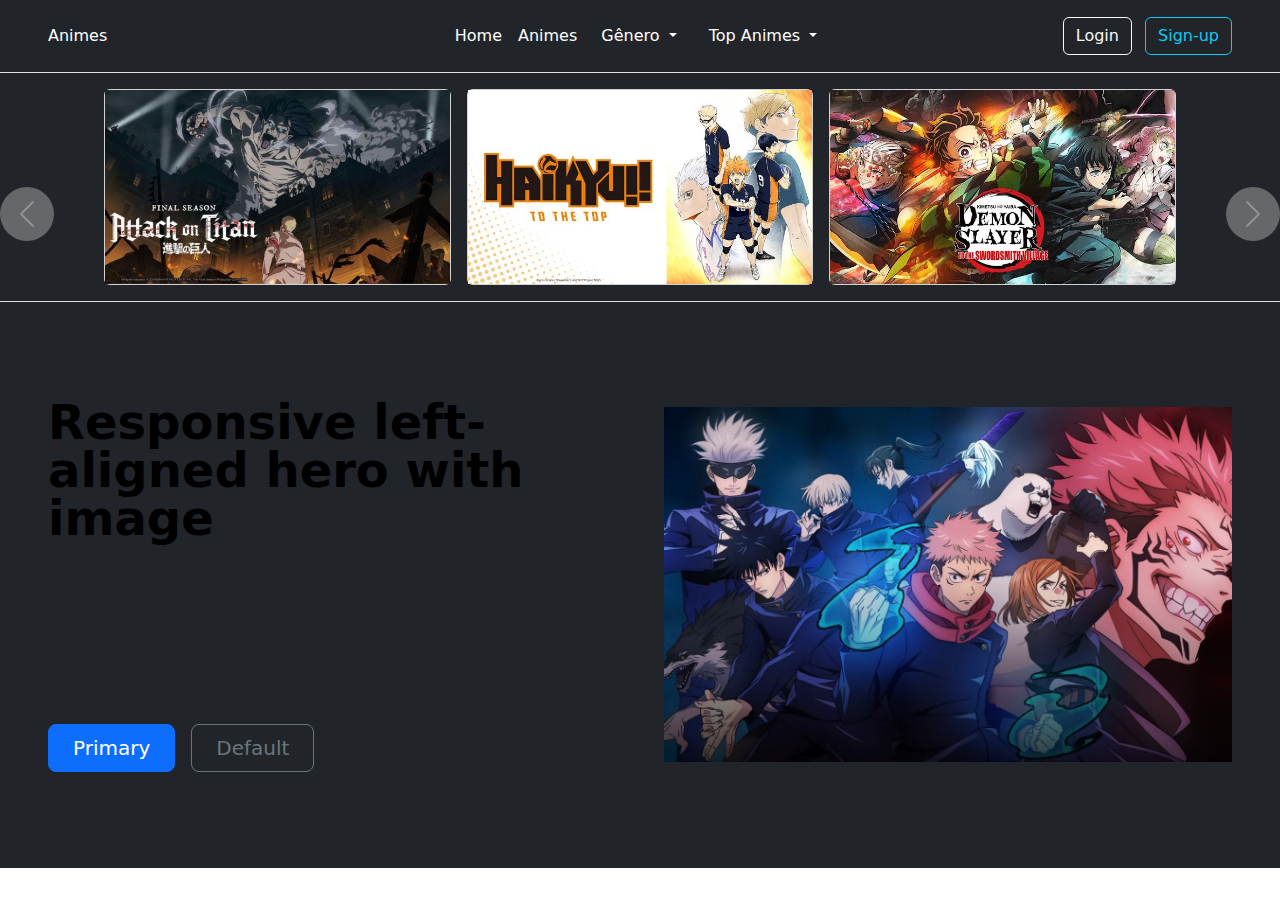
==== index.html @ f1f74c5c "movendo arquivo git" ====
<!DOCTYPE html>
<html lang="en">
  <head>
    <meta charset="UTF-8" />
    <meta name="viewport" content="width=device-width, initial-scale=1.0" />
    <title>Site de animes</title>
    <link
      rel="stylesheet"
      href="https://cdn.jsdelivr.net/npm/bootstrap@5.3.3/dist/css/bootstrap.min.css
  "
    />
    <!--   Font family "Inter", sans-serif-->
    <link rel="preconnect" href="https://fonts.googleapis.com" />
    <link rel="preconnect" href="https://fonts.gstatic.com" crossorigin />
    <link
      href="https://fonts.googleapis.com/css2?family=Inter:ital,opsz,wght@0,14..32,100..900;1,14..32,100..900&family=Poppins:wght@400;700&family=Roboto:wght@400;700&display=swap"
      rel="stylesheet"
    />
    <link rel="stylesheet" href="./css/caroucel.css" />
  </head>
  <body>
    <header
      class="d-flex flex-wrap align-items-center justify-content-center justify-content-md-between px-5 py-3 border-bottom text-bg-dark"
    >
      <div class="col-md-3 mb-2 mb-md-0">
        <span>Animes</span>
      </div>

      <ul class="nav col-12 col-md-auto mb-2 justify-content-center mb-md-0">
        <li>
          <a href="#" class="nav-link text-white px-2 link-secondary">Home</a>
        </li>

        <li>
          <a href="#" class="nav-link text-white px-2 link-secondary">Animes</a>
        </li>

        <li class="nav-item dropdown">
          <a
            class="nav-link text-white link-secondary dropdown-toggle"
            href="#"
            role="button"
            data-bs-toggle="dropdown"
            aria-expanded="false"
          >
            Gênero
          </a>
          <ul class="dropdown-menu dropdown-menu-dark">
            <li><a class="dropdown-item text-white" href="#">Ação</a></li>
            <li>
              <a class="dropdown-item text-white" href="#">Artes Marciais</a>
            </li>
            <li><a class="dropdown-item text-white" href="#">Aventura</a></li>
            <li><a class="dropdown-item text-white" href="#">Comédia</a></li>
            <li><a class="dropdown-item text-white" href="#">Demónios</a></li>
            <li><a class="dropdown-item text-white" href="#">Yaoi</a></li>
            <li>
              <a class="dropdown-item text-white" href="#">Sem Censura</a>
            </li>
            <li><a class="dropdown-item text-white" href="#">Shoujo</a></li>
            <li><a class="dropdown-item text-white" href="#">Terror</a></li>
            <li><a class="dropdown-item text-white" href="#">Ecchi</a></li>
            <li><a class="dropdown-item text-white" href="#">Shonen</a></li>
          </ul>
        </li>

        <li class="nav-item dropdown">
          <a
            class="nav-link text-white link-secondary dropdown-toggle"
            href="#"
            role="button"
            data-bs-toggle="dropdown"
            aria-expanded="false"
          >
            Top Animes
          </a>
          <ul class="dropdown-menu dropdown-menu-dark">
            <li>
              <a class="dropdown-item text-white" href="#">Top da semana</a>
            </li>
            <li><a class="dropdown-item text-white" href="#">Top do mês</a></li>
            <li><a class="dropdown-item text-white" href="#">Top do ano</a></li>
          </ul>
        </li>
      </ul>

      <div class="col-md-3 text-end">
        <button type="button" class="btn btn-outline-light me-2">Login</button>
        <button type="button" class="btn btn-outline-info">Sign-up</button>
      </div>
    </header>

    <main>
      <!-- Caroucel Large device -->
      <div
        id="carouselLargeDevices"
        class="carousel slide bg-dark d-none d-xl-block d-lg-block"
        data-bs-ride="carousel"
      >
        <div class="carousel-inner">
          <div class="active carousel-item">
            <div class="cards-wrapper mx-5 px-5 my-3">
              <div class="card mx-2">
                <img src="./img/slide-1.jpeg" class="h-100 w-100" alt="..." />
              </div>

              <div class="card mx-2">
                <img src="./img/slide-2.webp" class="h-100 w-100" alt="..." />
              </div>

              <div class="card mx-2">
                <img src="./img/slide-3.jpg" class="h-100 w-100" alt="..." />
              </div>
            </div>
          </div>

          <div class="carousel-item">
            <div class="cards-wrapper mx-5 px-5 my-3">
              <div class="card mx-2">
                <img src="./img/slide-4.webp" class="h-100 w-100" alt="..." />
              </div>

              <div class="card mx-2">
                <img src="./img/slide-5.jpg" class="h-100 w-100" alt="..." />
              </div>

              <div class="card mx-2">
                <img src="./img/slide-6.jpg" class="h-100 w-100" alt="..." />
              </div>
            </div>
          </div>

          <div class="carousel-item">
            <div class="cards-wrapper mx-5 px-5 my-3">
              <div class="card mx-2">
                <img src="./img/slide-7.avif" class="h-100 w-100" alt="..." />
              </div>

              <div class="card mx-2">
                <img src="./img/slide-8.avif" class="h-100 w-100" alt="..." />
              </div>

              <div class="card mx-2">
                <img src="./img/slide-9.avif" class="h-100 w-100" alt="..." />
              </div>
            </div>
          </div>
        </div>
        <button
          class="carousel-control-prev"
          type="button"
          data-bs-target="#carouselLargeDevices"
          data-bs-slide="prev"
        >
          <span class="carousel-control-prev-icon" aria-hidden="true"></span>
          <span class="visually-hidden">Previous</span>
        </button>
        <button
          class="carousel-control-next"
          type="button"
          data-bs-target="#carouselLargeDevices"
          data-bs-slide="next"
        >
          <span class="carousel-control-next-icon" aria-hidden="true"></span>
          <span class="visually-hidden">Next</span>
        </button>
      </div>

      <!-- Caroucel Tablet device -->
      <div
        id="carouselTabletDevices"
        class="carousel slide bg-dark d-none d-md-block d-lg-none"
        data-bs-ride="carousel"
      >
        <div class="carousel-inner">
          <div class="active carousel-item">
            <div class="cards-wrapper mx-5 px-5 my-3">
              <div class="card mx-2">
                <img src="./img/slide-1.jpeg" class="h-100 w-100" alt="..." />
              </div>

              <div class="card mx-2">
                <img src="./img/slide-2.webp" class="h-100 w-100" alt="..." />
              </div>
            </div>
          </div>

          <div class="carousel-item">
            <div class="cards-wrapper mx-5 px-5 my-3">
              <div class="card mx-2">
                <img src="./img/slide-3.jpg" class="h-100 w-100" alt="..." />
              </div>

              <div class="card mx-2">
                <img src="./img/slide-4.webp" class="h-100 w-100" alt="..." />
              </div>
            </div>
          </div>

          <div class="carousel-item">
            <div class="cards-wrapper mx-5 px-5 my-3">
              <div class="card mx-2">
                <img src="./img/slide-5.jpg" class="h-100 w-100" alt="..." />
              </div>

              <div class="card mx-2">
                <img src="./img/slide-6.jpg" class="h-100 w-100" alt="..." />
              </div>
            </div>
          </div>

          <div class="carousel-item">
            <div class="cards-wrapper mx-5 px-5 my-3">
              <div class="card mx-2">
                <img src="./img/slide-7.avif" class="h-100 w-100" alt="..." />
              </div>

              <div class="card mx-2">
                <img src="./img/slide-8.avif" class="h-100 w-100" alt="..." />
              </div>
            </div>
          </div>

          <div class="carousel-item">
            <div class="cards-wrapper mx-5 px-5 my-3">
              <div class="card mx-2">
                <img src="./img/slide-9.avif" class="h-100 w-100" alt="..." />
              </div>
              <div class="card mx-2">
                <img src="./img/slide-6.jpg" class="h-100 w-100" alt="..." />
              </div>
            </div>
          </div>
        </div>
        <button
          class="carousel-control-prev"
          type="button"
          data-bs-target="#carouselTabletDevices"
          data-bs-slide="prev"
        >
          <span class="carousel-control-prev-icon" aria-hidden="true"></span>
          <span class="visually-hidden">Previous</span>
        </button>
        <button
          class="carousel-control-next"
          type="button"
          data-bs-target="#carouselTabletDevices"
          data-bs-slide="next"
        >
          <span class="carousel-control-next-icon" aria-hidden="true"></span>
          <span class="visually-hidden">Next</span>
        </button>
      </div>

      <!-- Caroucel Small device -->
      <div
        id="carouselSmallDevices"
        class="carousel slide bg-dark d-none d-sm-block d-md-none"
        data-bs-ride="carousel"
      >
        <div class="carousel-inner">
          <div class="active carousel-item">
            <div class="cards-wrapper mx-5 px-5 my-3">
              <div class="card mx-2">
                <img src="./img/slide-1.jpeg" class="h-100 w-100" alt="..." />
              </div>
            </div>
          </div>

          <div class="carousel-item">
            <div class="cards-wrapper mx-5 px-5 my-3">
              <div class="card mx-2">
                <img src="./img/slide-2.webp" class="h-100 w-100" alt="..." />
              </div>
            </div>
          </div>

          <div class="carousel-item">
            <div class="cards-wrapper mx-5 px-5 my-3">
              <div class="card mx-2">
                <img src="./img/slide-3.jpg" class="h-100 w-100" alt="..." />
              </div>
            </div>
          </div>

          <div class="carousel-item">
            <div class="cards-wrapper mx-5 px-5 my-3">
              <div class="card mx-2">
                <img src="./img/slide-4.webp" class="h-100 w-100" alt="..." />
              </div>
            </div>
          </div>

          <div class="carousel-item">
            <div class="cards-wrapper mx-5 px-5 my-3">
              <div class="card mx-2">
                <img src="./img/slide-5.jpg" class="h-100 w-100" alt="..." />
              </div>
            </div>
          </div>

          <div class="carousel-item">
            <div class="cards-wrapper mx-5 px-5 my-3">
              <div class="card mx-2">
                <img src="./img/slide-6.jpg" class="h-100 w-100" alt="..." />
              </div>
            </div>
          </div>

          <div class="carousel-item">
            <div class="cards-wrapper mx-5 px-5 my-3">
              <div class="card mx-2">
                <img src="./img/slide-7.avif" class="h-100 w-100" alt="..." />
              </div>
            </div>
          </div>

          <div class="carousel-item">
            <div class="cards-wrapper mx-5 px-5 my-3">
              <div class="card mx-2">
                <img src="./img/slide-8.avif" class="h-100 w-100" alt="..." />
              </div>
            </div>
          </div>

          <div class="carousel-item">
            <div class="cards-wrapper mx-5 px-5 my-3">
              <div class="card mx-2">
                <img src="./img/slide-9.avif" class="h-100 w-100" alt="..." />
              </div>
            </div>
          </div>
        </div>
        <button
          class="carousel-control-prev"
          type="button"
          data-bs-target="#carouselSmallDevices"
          data-bs-slide="prev"
        >
          <span class="carousel-control-prev-icon" aria-hidden="true"></span>
          <span class="visually-hidden">Previous</span>
        </button>
        <button
          class="carousel-control-next"
          type="button"
          data-bs-target="#carouselSmallDevices"
          data-bs-slide="next"
        >
          <span class="carousel-control-next-icon" aria-hidden="true"></span>
          <span class="visually-hidden">Next</span>
        </button>
      </div>

      <!-- Content -->

      <div class="bg-dark p-5 border-top">
        <div class="row flex-lg-row-reverse align-items-center g-5 py-5">
          <div class="col-10 col-sm-8 col-lg-6">
            <img
              src="./img/Jujutsu-Kaisen.webp"
              class="d-block mx-lg-auto img-fluid"
              alt="Bootstrap Themes"
              width="700"
              height="500"
              loading="lazy"
            />
          </div>
          <div class="col-lg-6">
            <h1 class="display-5 fw-bold text-body-emphasis lh-1 mb-3">
              Responsive left-aligned hero with image
            </h1>
            <p class="lead">
              Quickly design and customize responsive mobile-first sites with
              Bootstrap, the world’s most popular front-end open source toolkit,
              featuring Sass variables and mixins, responsive grid system,
              extensive prebuilt components, and powerful JavaScript plugins.
            </p>
            <div class="d-grid gap-2 d-md-flex justify-content-md-start">
              <button type="button" class="btn btn-primary btn-lg px-4 me-md-2">
                Primary
              </button>
              <button
                type="button"
                class="btn btn-outline-secondary btn-lg px-4"
              >
                Default
              </button>
            </div>
          </div>
        </div>
      </div>
    </main>

    <script src="https://cdn.jsdelivr.net/npm/bootstrap@5.3.3/dist/js/bootstrap.bundle.min.js
  "></script>
    <script src="./js/script.js"></script>
  </body>
</html>
---- css/caroucel.css ----
.card {
  cursor: pointer;
}
.carousel-control-prev,
.carousel-control-next {
  background-color: #a9a9a9;
  width: 6vh;
  height: 6vh;
  border-radius: 50%;
  top: 50%;
}
@media screen and (min-width: 577px) {
  .cards-wrapper {
    display: flex;
  }
}
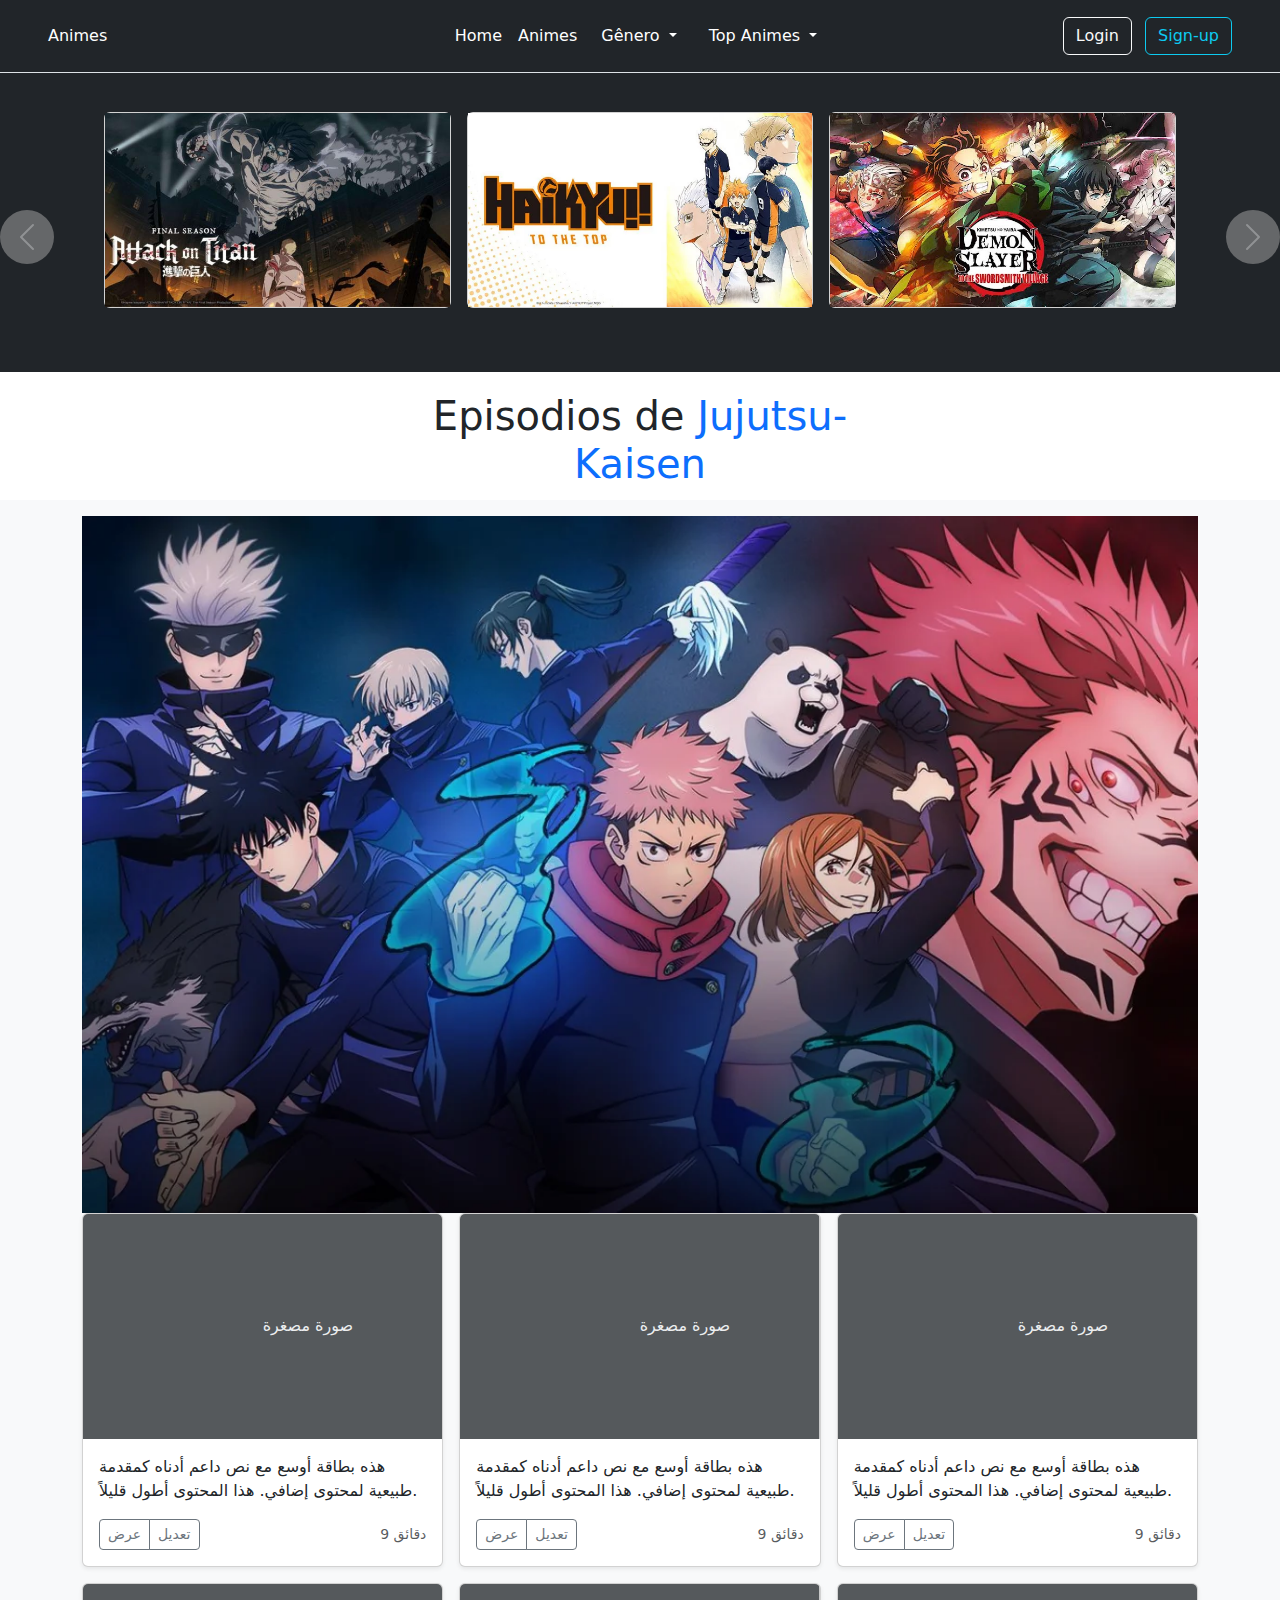
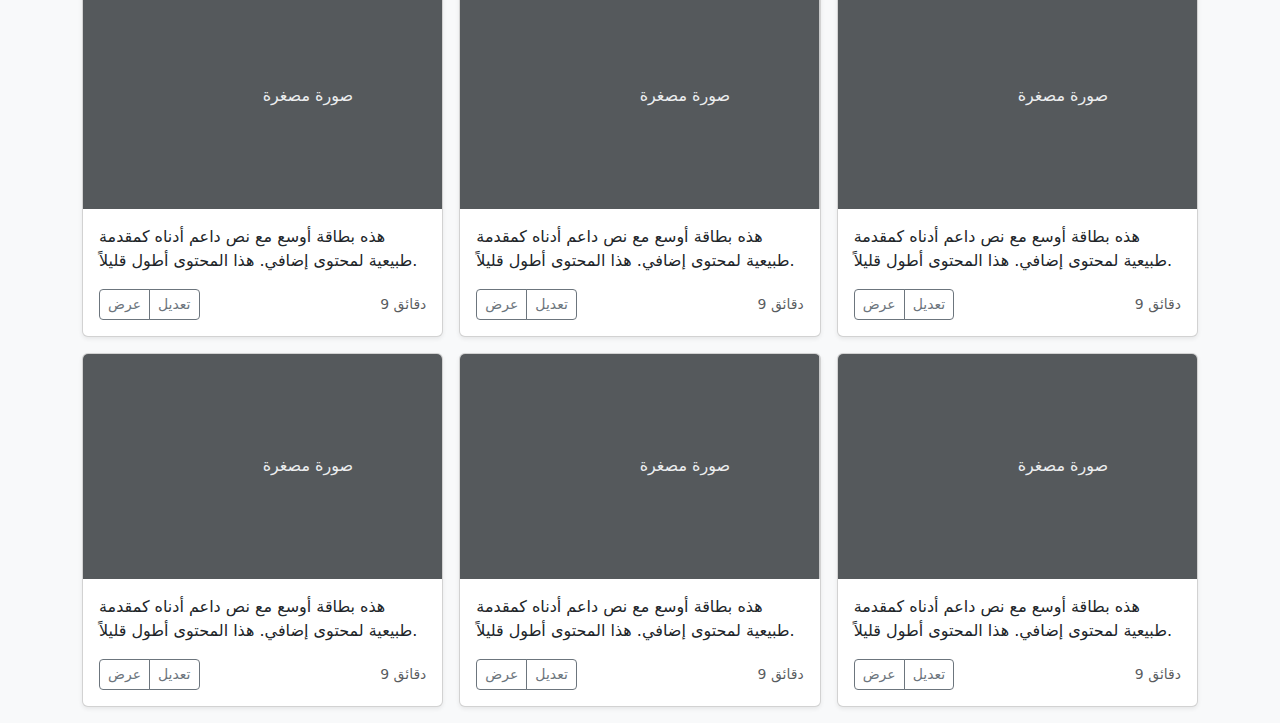
==== commit f8073703: "colocando position fixed no menu e adicionando spacing no carrocel" ====
--- a/index.html
+++ b/index.html
@@ -20,7 +20,7 @@
   </head>
   <body>
     <header
-      class="d-flex flex-wrap align-items-center justify-content-center justify-content-md-between px-5 py-3 border-bottom text-bg-dark"
+      class="d-flex flex-wrap align-items-center justify-content-center justify-content-md-between px-5 py-3 border-bottom text-bg-dark fixed-top"
     >
       <div class="col-md-3 mb-2 mb-md-0">
         <span>Animes</span>
@@ -90,11 +90,11 @@
       </div>
     </header>
 
-    <main>
+    <main class="pt-5">
       <!-- Caroucel Large device -->
       <div
         id="carouselLargeDevices"
-        class="carousel slide bg-dark d-none d-xl-block d-lg-block"
+        class="carousel slide bg-dark d-none d-xl-block d-lg-block py-5"
         data-bs-ride="carousel"
       >
         <div class="carousel-inner">
@@ -169,7 +169,7 @@
       <!-- Caroucel Tablet device -->
       <div
         id="carouselTabletDevices"
-        class="carousel slide bg-dark d-none d-md-block d-lg-none"
+        class="carousel slide bg-dark d-none d-md-block d-sm-block d-lg-none py-5"
         data-bs-ride="carousel"
       >
         <div class="carousel-inner">
@@ -255,7 +255,7 @@
       <!-- Caroucel Small device -->
       <div
         id="carouselSmallDevices"
-        class="carousel slide bg-dark d-none d-sm-block d-md-none"
+        class="carousel slide bg-dark d-block d-sm-none pt-5 mt-5"
         data-bs-ride="carousel"
       >
         <div class="carousel-inner">
@@ -353,38 +353,428 @@
 
       <!-- Content -->
 
-      <div class="bg-dark p-5 border-top">
-        <div class="row flex-lg-row-reverse align-items-center g-5 py-5">
-          <div class="col-10 col-sm-8 col-lg-6">
-            <img
-              src="./img/Jujutsu-Kaisen.webp"
-              class="d-block mx-lg-auto img-fluid"
-              alt="Bootstrap Themes"
-              width="700"
-              height="500"
-              loading="lazy"
-            />
-          </div>
-          <div class="col-lg-6">
-            <h1 class="display-5 fw-bold text-body-emphasis lh-1 mb-3">
-              Responsive left-aligned hero with image
+      <section class="py-1 text-center container">
+        <div class="row pt-lg-3">
+          <div class="col-lg-6 col-md-8 mx-auto">
+            <h1 class="fw-light">
+              Episodios de <span class="text-primary">Jujutsu-Kaisen</span>
             </h1>
-            <p class="lead">
-              Quickly design and customize responsive mobile-first sites with
-              Bootstrap, the world’s most popular front-end open source toolkit,
-              featuring Sass variables and mixins, responsive grid system,
-              extensive prebuilt components, and powerful JavaScript plugins.
-            </p>
-            <div class="d-grid gap-2 d-md-flex justify-content-md-start">
-              <button type="button" class="btn btn-primary btn-lg px-4 me-md-2">
-                Primary
-              </button>
-              <button
-                type="button"
-                class="btn btn-outline-secondary btn-lg px-4"
-              >
-                Default
-              </button>
+          </div>
+        </div>
+      </section>
+
+      <div class="py-3 bg-body-tertiary">
+        <div class="container">
+          <div class="row">
+            <img src="./img/Jujutsu-Kaisen.webp" clas="w-50" alt="" />
+          </div>
+          <div class="row row-cols-1 row-cols-sm-2 row-cols-md-3 g-3">
+            <div class="col">
+              <div class="card shadow-sm">
+                <svg
+                  class="bd-placeholder-img card-img-top"
+                  width="100%"
+                  height="225"
+                  xmlns="http://www.w3.org/2000/svg"
+                  role="img"
+                  aria-label="Placeholder: صورة مصغرة"
+                  preserveAspectRatio="xMidYMid slice"
+                  focusable="false"
+                >
+                  <title>Placeholder</title>
+                  <rect width="100%" height="100%" fill="#55595c"></rect>
+                  <text x="50%" y="50%" fill="#eceeef" dy=".3em">
+                    صورة مصغرة
+                  </text>
+                </svg>
+                <div class="card-body">
+                  <p class="card-text">
+                    هذه بطاقة أوسع مع نص داعم أدناه كمقدمة طبيعية لمحتوى إضافي.
+                    هذا المحتوى أطول قليلاً.
+                  </p>
+                  <div
+                    class="d-flex justify-content-between align-items-center"
+                  >
+                    <div class="btn-group">
+                      <button
+                        type="button"
+                        class="btn btn-sm btn-outline-secondary"
+                      >
+                        عرض
+                      </button>
+                      <button
+                        type="button"
+                        class="btn btn-sm btn-outline-secondary"
+                      >
+                        تعديل
+                      </button>
+                    </div>
+                    <small class="text-body-secondary">9 دقائق</small>
+                  </div>
+                </div>
+              </div>
+            </div>
+            <div class="col">
+              <div class="card shadow-sm">
+                <svg
+                  class="bd-placeholder-img card-img-top"
+                  width="100%"
+                  height="225"
+                  xmlns="http://www.w3.org/2000/svg"
+                  role="img"
+                  aria-label="Placeholder: صورة مصغرة"
+                  preserveAspectRatio="xMidYMid slice"
+                  focusable="false"
+                >
+                  <title>Placeholder</title>
+                  <rect width="100%" height="100%" fill="#55595c"></rect>
+                  <text x="50%" y="50%" fill="#eceeef" dy=".3em">
+                    صورة مصغرة
+                  </text>
+                </svg>
+                <div class="card-body">
+                  <p class="card-text">
+                    هذه بطاقة أوسع مع نص داعم أدناه كمقدمة طبيعية لمحتوى إضافي.
+                    هذا المحتوى أطول قليلاً.
+                  </p>
+                  <div
+                    class="d-flex justify-content-between align-items-center"
+                  >
+                    <div class="btn-group">
+                      <button
+                        type="button"
+                        class="btn btn-sm btn-outline-secondary"
+                      >
+                        عرض
+                      </button>
+                      <button
+                        type="button"
+                        class="btn btn-sm btn-outline-secondary"
+                      >
+                        تعديل
+                      </button>
+                    </div>
+                    <small class="text-body-secondary">9 دقائق</small>
+                  </div>
+                </div>
+              </div>
+            </div>
+            <div class="col">
+              <div class="card shadow-sm">
+                <svg
+                  class="bd-placeholder-img card-img-top"
+                  width="100%"
+                  height="225"
+                  xmlns="http://www.w3.org/2000/svg"
+                  role="img"
+                  aria-label="Placeholder: صورة مصغرة"
+                  preserveAspectRatio="xMidYMid slice"
+                  focusable="false"
+                >
+                  <title>Placeholder</title>
+                  <rect width="100%" height="100%" fill="#55595c"></rect>
+                  <text x="50%" y="50%" fill="#eceeef" dy=".3em">
+                    صورة مصغرة
+                  </text>
+                </svg>
+                <div class="card-body">
+                  <p class="card-text">
+                    هذه بطاقة أوسع مع نص داعم أدناه كمقدمة طبيعية لمحتوى إضافي.
+                    هذا المحتوى أطول قليلاً.
+                  </p>
+                  <div
+                    class="d-flex justify-content-between align-items-center"
+                  >
+                    <div class="btn-group">
+                      <button
+                        type="button"
+                        class="btn btn-sm btn-outline-secondary"
+                      >
+                        عرض
+                      </button>
+                      <button
+                        type="button"
+                        class="btn btn-sm btn-outline-secondary"
+                      >
+                        تعديل
+                      </button>
+                    </div>
+                    <small class="text-body-secondary">9 دقائق</small>
+                  </div>
+                </div>
+              </div>
+            </div>
+
+            <div class="col">
+              <div class="card shadow-sm">
+                <svg
+                  class="bd-placeholder-img card-img-top"
+                  width="100%"
+                  height="225"
+                  xmlns="http://www.w3.org/2000/svg"
+                  role="img"
+                  aria-label="Placeholder: صورة مصغرة"
+                  preserveAspectRatio="xMidYMid slice"
+                  focusable="false"
+                >
+                  <title>Placeholder</title>
+                  <rect width="100%" height="100%" fill="#55595c"></rect>
+                  <text x="50%" y="50%" fill="#eceeef" dy=".3em">
+                    صورة مصغرة
+                  </text>
+                </svg>
+                <div class="card-body">
+                  <p class="card-text">
+                    هذه بطاقة أوسع مع نص داعم أدناه كمقدمة طبيعية لمحتوى إضافي.
+                    هذا المحتوى أطول قليلاً.
+                  </p>
+                  <div
+                    class="d-flex justify-content-between align-items-center"
+                  >
+                    <div class="btn-group">
+                      <button
+                        type="button"
+                        class="btn btn-sm btn-outline-secondary"
+                      >
+                        عرض
+                      </button>
+                      <button
+                        type="button"
+                        class="btn btn-sm btn-outline-secondary"
+                      >
+                        تعديل
+                      </button>
+                    </div>
+                    <small class="text-body-secondary">9 دقائق</small>
+                  </div>
+                </div>
+              </div>
+            </div>
+            <div class="col">
+              <div class="card shadow-sm">
+                <svg
+                  class="bd-placeholder-img card-img-top"
+                  width="100%"
+                  height="225"
+                  xmlns="http://www.w3.org/2000/svg"
+                  role="img"
+                  aria-label="Placeholder: صورة مصغرة"
+                  preserveAspectRatio="xMidYMid slice"
+                  focusable="false"
+                >
+                  <title>Placeholder</title>
+                  <rect width="100%" height="100%" fill="#55595c"></rect>
+                  <text x="50%" y="50%" fill="#eceeef" dy=".3em">
+                    صورة مصغرة
+                  </text>
+                </svg>
+                <div class="card-body">
+                  <p class="card-text">
+                    هذه بطاقة أوسع مع نص داعم أدناه كمقدمة طبيعية لمحتوى إضافي.
+                    هذا المحتوى أطول قليلاً.
+                  </p>
+                  <div
+                    class="d-flex justify-content-between align-items-center"
+                  >
+                    <div class="btn-group">
+                      <button
+                        type="button"
+                        class="btn btn-sm btn-outline-secondary"
+                      >
+                        عرض
+                      </button>
+                      <button
+                        type="button"
+                        class="btn btn-sm btn-outline-secondary"
+                      >
+                        تعديل
+                      </button>
+                    </div>
+                    <small class="text-body-secondary">9 دقائق</small>
+                  </div>
+                </div>
+              </div>
+            </div>
+            <div class="col">
+              <div class="card shadow-sm">
+                <svg
+                  class="bd-placeholder-img card-img-top"
+                  width="100%"
+                  height="225"
+                  xmlns="http://www.w3.org/2000/svg"
+                  role="img"
+                  aria-label="Placeholder: صورة مصغرة"
+                  preserveAspectRatio="xMidYMid slice"
+                  focusable="false"
+                >
+                  <title>Placeholder</title>
+                  <rect width="100%" height="100%" fill="#55595c"></rect>
+                  <text x="50%" y="50%" fill="#eceeef" dy=".3em">
+                    صورة مصغرة
+                  </text>
+                </svg>
+                <div class="card-body">
+                  <p class="card-text">
+                    هذه بطاقة أوسع مع نص داعم أدناه كمقدمة طبيعية لمحتوى إضافي.
+                    هذا المحتوى أطول قليلاً.
+                  </p>
+                  <div
+                    class="d-flex justify-content-between align-items-center"
+                  >
+                    <div class="btn-group">
+                      <button
+                        type="button"
+                        class="btn btn-sm btn-outline-secondary"
+                      >
+                        عرض
+                      </button>
+                      <button
+                        type="button"
+                        class="btn btn-sm btn-outline-secondary"
+                      >
+                        تعديل
+                      </button>
+                    </div>
+                    <small class="text-body-secondary">9 دقائق</small>
+                  </div>
+                </div>
+              </div>
+            </div>
+
+            <div class="col">
+              <div class="card shadow-sm">
+                <svg
+                  class="bd-placeholder-img card-img-top"
+                  width="100%"
+                  height="225"
+                  xmlns="http://www.w3.org/2000/svg"
+                  role="img"
+                  aria-label="Placeholder: صورة مصغرة"
+                  preserveAspectRatio="xMidYMid slice"
+                  focusable="false"
+                >
+                  <title>Placeholder</title>
+                  <rect width="100%" height="100%" fill="#55595c"></rect>
+                  <text x="50%" y="50%" fill="#eceeef" dy=".3em">
+                    صورة مصغرة
+                  </text>
+                </svg>
+                <div class="card-body">
+                  <p class="card-text">
+                    هذه بطاقة أوسع مع نص داعم أدناه كمقدمة طبيعية لمحتوى إضافي.
+                    هذا المحتوى أطول قليلاً.
+                  </p>
+                  <div
+                    class="d-flex justify-content-between align-items-center"
+                  >
+                    <div class="btn-group">
+                      <button
+                        type="button"
+                        class="btn btn-sm btn-outline-secondary"
+                      >
+                        عرض
+                      </button>
+                      <button
+                        type="button"
+                        class="btn btn-sm btn-outline-secondary"
+                      >
+                        تعديل
+                      </button>
+                    </div>
+                    <small class="text-body-secondary">9 دقائق</small>
+                  </div>
+                </div>
+              </div>
+            </div>
+            <div class="col">
+              <div class="card shadow-sm">
+                <svg
+                  class="bd-placeholder-img card-img-top"
+                  width="100%"
+                  height="225"
+                  xmlns="http://www.w3.org/2000/svg"
+                  role="img"
+                  aria-label="Placeholder: صورة مصغرة"
+                  preserveAspectRatio="xMidYMid slice"
+                  focusable="false"
+                >
+                  <title>Placeholder</title>
+                  <rect width="100%" height="100%" fill="#55595c"></rect>
+                  <text x="50%" y="50%" fill="#eceeef" dy=".3em">
+                    صورة مصغرة
+                  </text>
+                </svg>
+                <div class="card-body">
+                  <p class="card-text">
+                    هذه بطاقة أوسع مع نص داعم أدناه كمقدمة طبيعية لمحتوى إضافي.
+                    هذا المحتوى أطول قليلاً.
+                  </p>
+                  <div
+                    class="d-flex justify-content-between align-items-center"
+                  >
+                    <div class="btn-group">
+                      <button
+                        type="button"
+                        class="btn btn-sm btn-outline-secondary"
+                      >
+                        عرض
+                      </button>
+                      <button
+                        type="button"
+                        class="btn btn-sm btn-outline-secondary"
+                      >
+                        تعديل
+                      </button>
+                    </div>
+                    <small class="text-body-secondary">9 دقائق</small>
+                  </div>
+                </div>
+              </div>
+            </div>
+            <div class="col">
+              <div class="card shadow-sm">
+                <svg
+                  class="bd-placeholder-img card-img-top"
+                  width="100%"
+                  height="225"
+                  xmlns="http://www.w3.org/2000/svg"
+                  role="img"
+                  aria-label="Placeholder: صورة مصغرة"
+                  preserveAspectRatio="xMidYMid slice"
+                  focusable="false"
+                >
+                  <title>Placeholder</title>
+                  <rect width="100%" height="100%" fill="#55595c"></rect>
+                  <text x="50%" y="50%" fill="#eceeef" dy=".3em">
+                    صورة مصغرة
+                  </text>
+                </svg>
+                <div class="card-body">
+                  <p class="card-text">
+                    هذه بطاقة أوسع مع نص داعم أدناه كمقدمة طبيعية لمحتوى إضافي.
+                    هذا المحتوى أطول قليلاً.
+                  </p>
+                  <div
+                    class="d-flex justify-content-between align-items-center"
+                  >
+                    <div class="btn-group">
+                      <button
+                        type="button"
+                        class="btn btn-sm btn-outline-secondary"
+                      >
+                        عرض
+                      </button>
+                      <button
+                        type="button"
+                        class="btn btn-sm btn-outline-secondary"
+                      >
+                        تعديل
+                      </button>
+                    </div>
+                    <small class="text-body-secondary">9 دقائق</small>
+                  </div>
+                </div>
+              </div>
             </div>
           </div>
         </div>
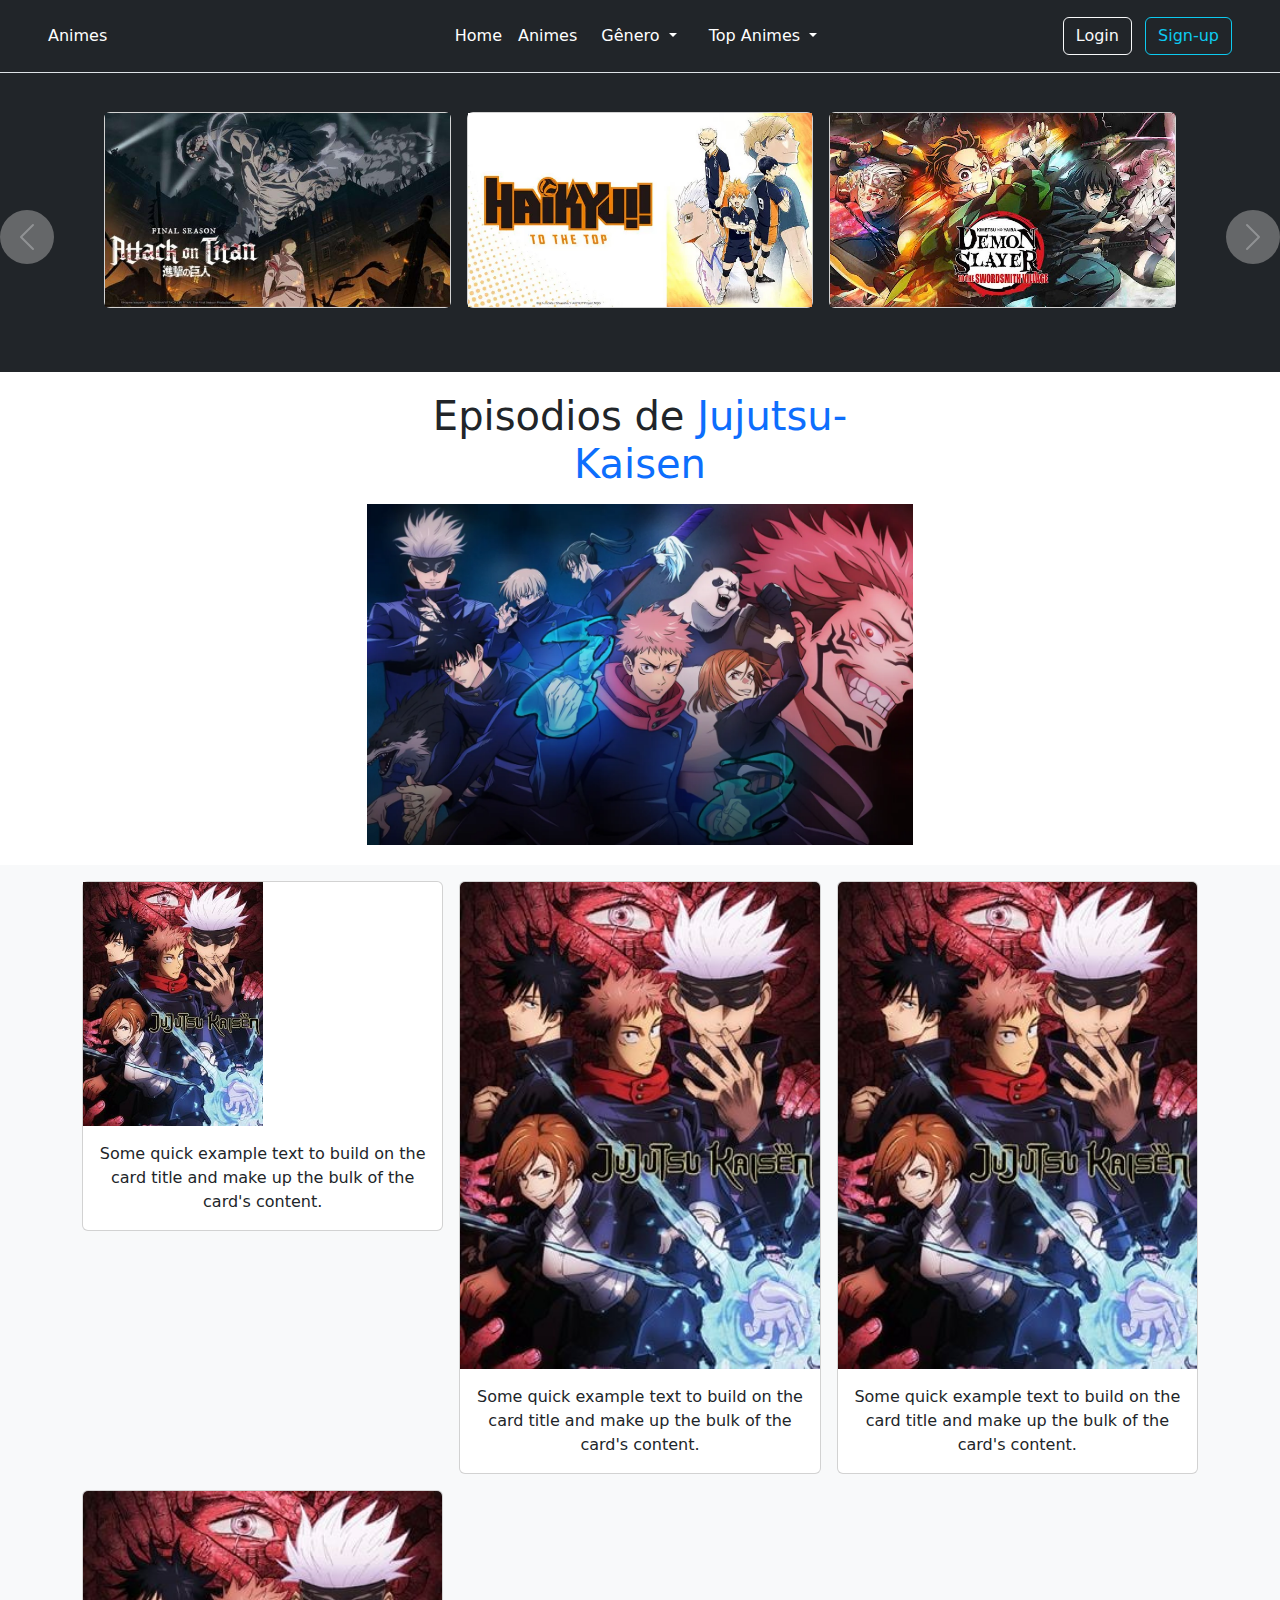
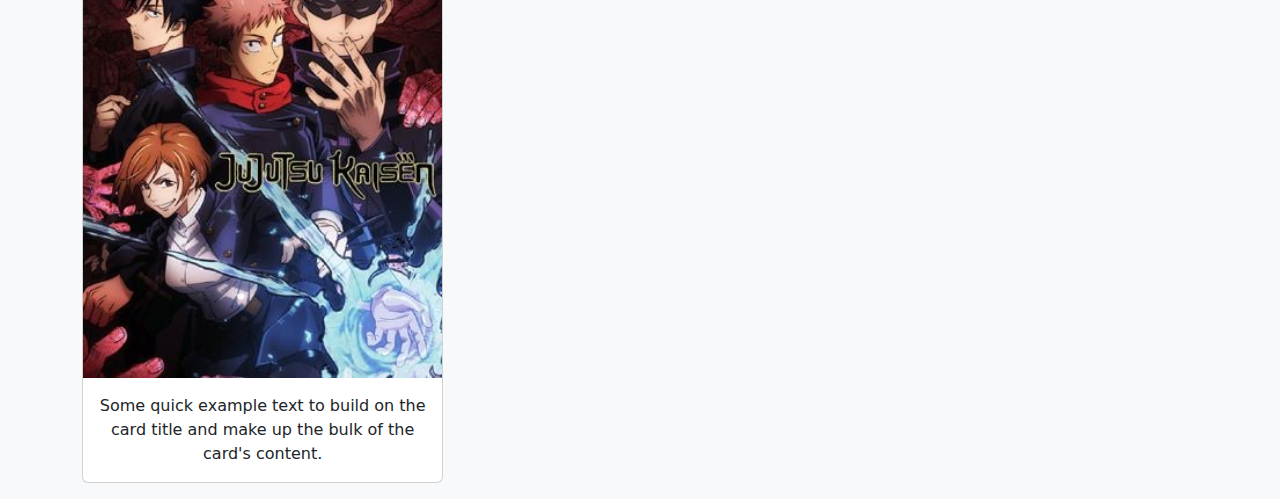
==== commit dcdd3564: "adicionando cards" ====
--- a/index.html
+++ b/index.html
@@ -169,7 +169,7 @@
       <!-- Caroucel Tablet device -->
       <div
         id="carouselTabletDevices"
-        class="carousel slide bg-dark d-none d-md-block d-sm-block d-lg-none py-5"
+        class="carousel slide bg-dark d-none d-md-block d-sm-block d-lg-none mt-5 py-5"
         data-bs-ride="carousel"
       >
         <div class="carousel-inner">
@@ -359,420 +359,69 @@
             <h1 class="fw-light">
               Episodios de <span class="text-primary">Jujutsu-Kaisen</span>
             </h1>
+            <div class="row my-3">
+              <img src="./img/Jujutsu-Kaisen.webp" class="mx-auto" alt="" />
+            </div>
           </div>
         </div>
       </section>
 
       <div class="py-3 bg-body-tertiary">
-        <div class="container">
-          <div class="row">
-            <img src="./img/Jujutsu-Kaisen.webp" clas="w-50" alt="" />
-          </div>
+        <div class="container text-center">
           <div class="row row-cols-1 row-cols-sm-2 row-cols-md-3 g-3">
             <div class="col">
-              <div class="card shadow-sm">
-                <svg
-                  class="bd-placeholder-img card-img-top"
-                  width="100%"
-                  height="225"
-                  xmlns="http://www.w3.org/2000/svg"
-                  role="img"
-                  aria-label="Placeholder: صورة مصغرة"
-                  preserveAspectRatio="xMidYMid slice"
-                  focusable="false"
-                >
-                  <title>Placeholder</title>
-                  <rect width="100%" height="100%" fill="#55595c"></rect>
-                  <text x="50%" y="50%" fill="#eceeef" dy=".3em">
-                    صورة مصغرة
-                  </text>
-                </svg>
+              <div class="card">
+                <img src="./img/jujutsu-kaizen-ep.jpg" class="w-50" alt="..." />
                 <div class="card-body">
                   <p class="card-text">
-                    هذه بطاقة أوسع مع نص داعم أدناه كمقدمة طبيعية لمحتوى إضافي.
-                    هذا المحتوى أطول قليلاً.
+                    Some quick example text to build on the card title and make
+                    up the bulk of the card's content.
                   </p>
-                  <div
-                    class="d-flex justify-content-between align-items-center"
-                  >
-                    <div class="btn-group">
-                      <button
-                        type="button"
-                        class="btn btn-sm btn-outline-secondary"
-                      >
-                        عرض
-                      </button>
-                      <button
-                        type="button"
-                        class="btn btn-sm btn-outline-secondary"
-                      >
-                        تعديل
-                      </button>
-                    </div>
-                    <small class="text-body-secondary">9 دقائق</small>
-                  </div>
                 </div>
               </div>
             </div>
             <div class="col">
-              <div class="card shadow-sm">
-                <svg
-                  class="bd-placeholder-img card-img-top"
-                  width="100%"
-                  height="225"
-                  xmlns="http://www.w3.org/2000/svg"
-                  role="img"
-                  aria-label="Placeholder: صورة مصغرة"
-                  preserveAspectRatio="xMidYMid slice"
-                  focusable="false"
-                >
-                  <title>Placeholder</title>
-                  <rect width="100%" height="100%" fill="#55595c"></rect>
-                  <text x="50%" y="50%" fill="#eceeef" dy=".3em">
-                    صورة مصغرة
-                  </text>
-                </svg>
+              <div class="card">
+                <img
+                  src="./img/jujutsu-kaizen-ep.jpg"
+                  class="card-img-top"
+                  alt="..."
+                />
                 <div class="card-body">
                   <p class="card-text">
-                    هذه بطاقة أوسع مع نص داعم أدناه كمقدمة طبيعية لمحتوى إضافي.
-                    هذا المحتوى أطول قليلاً.
+                    Some quick example text to build on the card title and make
+                    up the bulk of the card's content.
                   </p>
-                  <div
-                    class="d-flex justify-content-between align-items-center"
-                  >
-                    <div class="btn-group">
-                      <button
-                        type="button"
-                        class="btn btn-sm btn-outline-secondary"
-                      >
-                        عرض
-                      </button>
-                      <button
-                        type="button"
-                        class="btn btn-sm btn-outline-secondary"
-                      >
-                        تعديل
-                      </button>
-                    </div>
-                    <small class="text-body-secondary">9 دقائق</small>
-                  </div>
                 </div>
               </div>
             </div>
             <div class="col">
-              <div class="card shadow-sm">
-                <svg
-                  class="bd-placeholder-img card-img-top"
-                  width="100%"
-                  height="225"
-                  xmlns="http://www.w3.org/2000/svg"
-                  role="img"
-                  aria-label="Placeholder: صورة مصغرة"
-                  preserveAspectRatio="xMidYMid slice"
-                  focusable="false"
-                >
-                  <title>Placeholder</title>
-                  <rect width="100%" height="100%" fill="#55595c"></rect>
-                  <text x="50%" y="50%" fill="#eceeef" dy=".3em">
-                    صورة مصغرة
-                  </text>
-                </svg>
+              <div class="card">
+                <img
+                  src="./img/jujutsu-kaizen-ep.jpg"
+                  class="card-img-top"
+                  alt="..."
+                />
                 <div class="card-body">
                   <p class="card-text">
-                    هذه بطاقة أوسع مع نص داعم أدناه كمقدمة طبيعية لمحتوى إضافي.
-                    هذا المحتوى أطول قليلاً.
+                    Some quick example text to build on the card title and make
+                    up the bulk of the card's content.
                   </p>
-                  <div
-                    class="d-flex justify-content-between align-items-center"
-                  >
-                    <div class="btn-group">
-                      <button
-                        type="button"
-                        class="btn btn-sm btn-outline-secondary"
-                      >
-                        عرض
-                      </button>
-                      <button
-                        type="button"
-                        class="btn btn-sm btn-outline-secondary"
-                      >
-                        تعديل
-                      </button>
-                    </div>
-                    <small class="text-body-secondary">9 دقائق</small>
-                  </div>
                 </div>
               </div>
             </div>
-
             <div class="col">
-              <div class="card shadow-sm">
-                <svg
-                  class="bd-placeholder-img card-img-top"
-                  width="100%"
-                  height="225"
-                  xmlns="http://www.w3.org/2000/svg"
-                  role="img"
-                  aria-label="Placeholder: صورة مصغرة"
-                  preserveAspectRatio="xMidYMid slice"
-                  focusable="false"
-                >
-                  <title>Placeholder</title>
-                  <rect width="100%" height="100%" fill="#55595c"></rect>
-                  <text x="50%" y="50%" fill="#eceeef" dy=".3em">
-                    صورة مصغرة
-                  </text>
-                </svg>
+              <div class="card">
+                <img
+                  src="./img/jujutsu-kaizen-ep.jpg"
+                  class="card-img-top"
+                  alt="..."
+                />
                 <div class="card-body">
                   <p class="card-text">
-                    هذه بطاقة أوسع مع نص داعم أدناه كمقدمة طبيعية لمحتوى إضافي.
-                    هذا المحتوى أطول قليلاً.
+                    Some quick example text to build on the card title and make
+                    up the bulk of the card's content.
                   </p>
-                  <div
-                    class="d-flex justify-content-between align-items-center"
-                  >
-                    <div class="btn-group">
-                      <button
-                        type="button"
-                        class="btn btn-sm btn-outline-secondary"
-                      >
-                        عرض
-                      </button>
-                      <button
-                        type="button"
-                        class="btn btn-sm btn-outline-secondary"
-                      >
-                        تعديل
-                      </button>
-                    </div>
-                    <small class="text-body-secondary">9 دقائق</small>
-                  </div>
-                </div>
-              </div>
-            </div>
-            <div class="col">
-              <div class="card shadow-sm">
-                <svg
-                  class="bd-placeholder-img card-img-top"
-                  width="100%"
-                  height="225"
-                  xmlns="http://www.w3.org/2000/svg"
-                  role="img"
-                  aria-label="Placeholder: صورة مصغرة"
-                  preserveAspectRatio="xMidYMid slice"
-                  focusable="false"
-                >
-                  <title>Placeholder</title>
-                  <rect width="100%" height="100%" fill="#55595c"></rect>
-                  <text x="50%" y="50%" fill="#eceeef" dy=".3em">
-                    صورة مصغرة
-                  </text>
-                </svg>
-                <div class="card-body">
-                  <p class="card-text">
-                    هذه بطاقة أوسع مع نص داعم أدناه كمقدمة طبيعية لمحتوى إضافي.
-                    هذا المحتوى أطول قليلاً.
-                  </p>
-                  <div
-                    class="d-flex justify-content-between align-items-center"
-                  >
-                    <div class="btn-group">
-                      <button
-                        type="button"
-                        class="btn btn-sm btn-outline-secondary"
-                      >
-                        عرض
-                      </button>
-                      <button
-                        type="button"
-                        class="btn btn-sm btn-outline-secondary"
-                      >
-                        تعديل
-                      </button>
-                    </div>
-                    <small class="text-body-secondary">9 دقائق</small>
-                  </div>
-                </div>
-              </div>
-            </div>
-            <div class="col">
-              <div class="card shadow-sm">
-                <svg
-                  class="bd-placeholder-img card-img-top"
-                  width="100%"
-                  height="225"
-                  xmlns="http://www.w3.org/2000/svg"
-                  role="img"
-                  aria-label="Placeholder: صورة مصغرة"
-                  preserveAspectRatio="xMidYMid slice"
-                  focusable="false"
-                >
-                  <title>Placeholder</title>
-                  <rect width="100%" height="100%" fill="#55595c"></rect>
-                  <text x="50%" y="50%" fill="#eceeef" dy=".3em">
-                    صورة مصغرة
-                  </text>
-                </svg>
-                <div class="card-body">
-                  <p class="card-text">
-                    هذه بطاقة أوسع مع نص داعم أدناه كمقدمة طبيعية لمحتوى إضافي.
-                    هذا المحتوى أطول قليلاً.
-                  </p>
-                  <div
-                    class="d-flex justify-content-between align-items-center"
-                  >
-                    <div class="btn-group">
-                      <button
-                        type="button"
-                        class="btn btn-sm btn-outline-secondary"
-                      >
-                        عرض
-                      </button>
-                      <button
-                        type="button"
-                        class="btn btn-sm btn-outline-secondary"
-                      >
-                        تعديل
-                      </button>
-                    </div>
-                    <small class="text-body-secondary">9 دقائق</small>
-                  </div>
-                </div>
-              </div>
-            </div>
-
-            <div class="col">
-              <div class="card shadow-sm">
-                <svg
-                  class="bd-placeholder-img card-img-top"
-                  width="100%"
-                  height="225"
-                  xmlns="http://www.w3.org/2000/svg"
-                  role="img"
-                  aria-label="Placeholder: صورة مصغرة"
-                  preserveAspectRatio="xMidYMid slice"
-                  focusable="false"
-                >
-                  <title>Placeholder</title>
-                  <rect width="100%" height="100%" fill="#55595c"></rect>
-                  <text x="50%" y="50%" fill="#eceeef" dy=".3em">
-                    صورة مصغرة
-                  </text>
-                </svg>
-                <div class="card-body">
-                  <p class="card-text">
-                    هذه بطاقة أوسع مع نص داعم أدناه كمقدمة طبيعية لمحتوى إضافي.
-                    هذا المحتوى أطول قليلاً.
-                  </p>
-                  <div
-                    class="d-flex justify-content-between align-items-center"
-                  >
-                    <div class="btn-group">
-                      <button
-                        type="button"
-                        class="btn btn-sm btn-outline-secondary"
-                      >
-                        عرض
-                      </button>
-                      <button
-                        type="button"
-                        class="btn btn-sm btn-outline-secondary"
-                      >
-                        تعديل
-                      </button>
-                    </div>
-                    <small class="text-body-secondary">9 دقائق</small>
-                  </div>
-                </div>
-              </div>
-            </div>
-            <div class="col">
-              <div class="card shadow-sm">
-                <svg
-                  class="bd-placeholder-img card-img-top"
-                  width="100%"
-                  height="225"
-                  xmlns="http://www.w3.org/2000/svg"
-                  role="img"
-                  aria-label="Placeholder: صورة مصغرة"
-                  preserveAspectRatio="xMidYMid slice"
-                  focusable="false"
-                >
-                  <title>Placeholder</title>
-                  <rect width="100%" height="100%" fill="#55595c"></rect>
-                  <text x="50%" y="50%" fill="#eceeef" dy=".3em">
-                    صورة مصغرة
-                  </text>
-                </svg>
-                <div class="card-body">
-                  <p class="card-text">
-                    هذه بطاقة أوسع مع نص داعم أدناه كمقدمة طبيعية لمحتوى إضافي.
-                    هذا المحتوى أطول قليلاً.
-                  </p>
-                  <div
-                    class="d-flex justify-content-between align-items-center"
-                  >
-                    <div class="btn-group">
-                      <button
-                        type="button"
-                        class="btn btn-sm btn-outline-secondary"
-                      >
-                        عرض
-                      </button>
-                      <button
-                        type="button"
-                        class="btn btn-sm btn-outline-secondary"
-                      >
-                        تعديل
-                      </button>
-                    </div>
-                    <small class="text-body-secondary">9 دقائق</small>
-                  </div>
-                </div>
-              </div>
-            </div>
-            <div class="col">
-              <div class="card shadow-sm">
-                <svg
-                  class="bd-placeholder-img card-img-top"
-                  width="100%"
-                  height="225"
-                  xmlns="http://www.w3.org/2000/svg"
-                  role="img"
-                  aria-label="Placeholder: صورة مصغرة"
-                  preserveAspectRatio="xMidYMid slice"
-                  focusable="false"
-                >
-                  <title>Placeholder</title>
-                  <rect width="100%" height="100%" fill="#55595c"></rect>
-                  <text x="50%" y="50%" fill="#eceeef" dy=".3em">
-                    صورة مصغرة
-                  </text>
-                </svg>
-                <div class="card-body">
-                  <p class="card-text">
-                    هذه بطاقة أوسع مع نص داعم أدناه كمقدمة طبيعية لمحتوى إضافي.
-                    هذا المحتوى أطول قليلاً.
-                  </p>
-                  <div
-                    class="d-flex justify-content-between align-items-center"
-                  >
-                    <div class="btn-group">
-                      <button
-                        type="button"
-                        class="btn btn-sm btn-outline-secondary"
-                      >
-                        عرض
-                      </button>
-                      <button
-                        type="button"
-                        class="btn btn-sm btn-outline-secondary"
-                      >
-                        تعديل
-                      </button>
-                    </div>
-                    <small class="text-body-secondary">9 دقائق</small>
-                  </div>
                 </div>
               </div>
             </div>
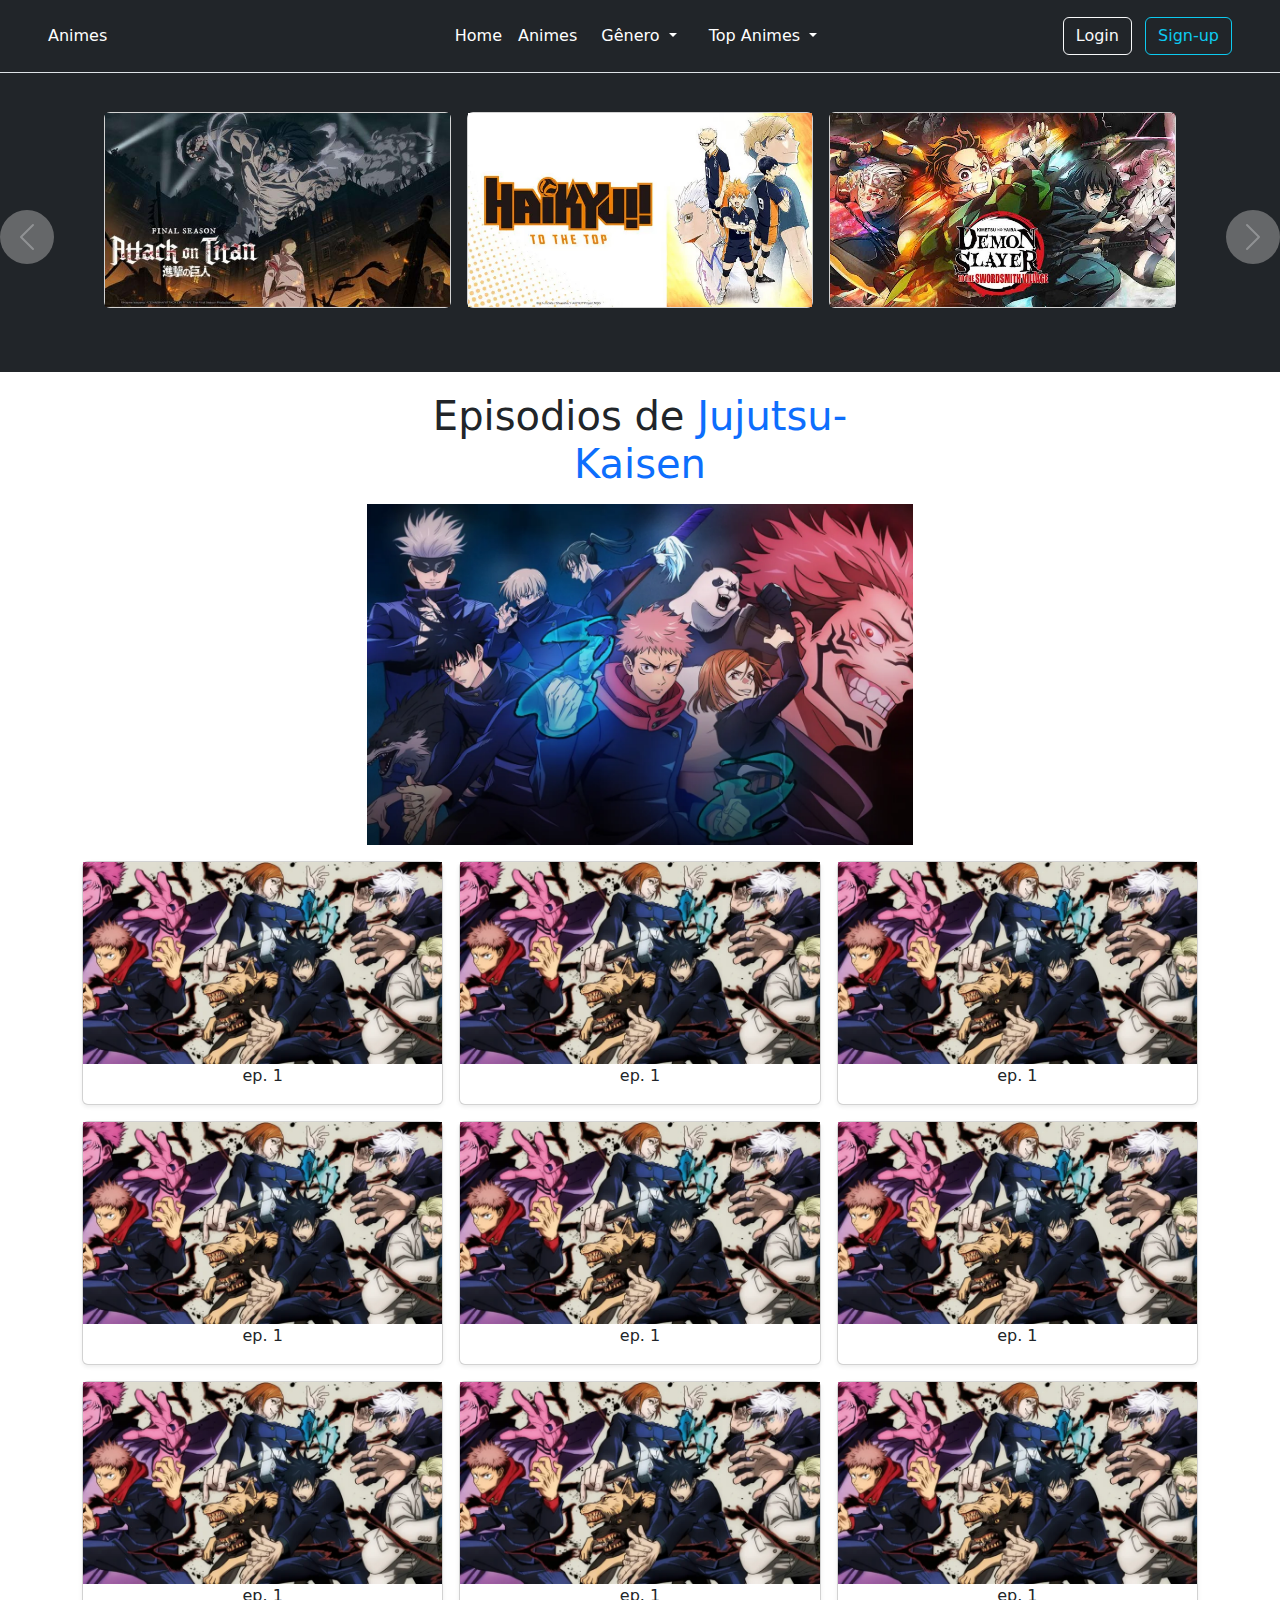
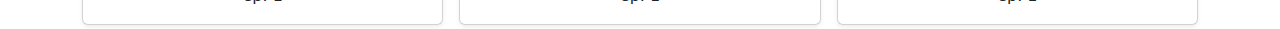
==== commit 506316ec: "fazendo os cards" ====
--- a/index.html
+++ b/index.html
@@ -364,69 +364,67 @@
             </div>
           </div>
         </div>
+
+        <div class="row row-cols-1 row-cols-sm-2 row-cols-md-3 g-3">
+          <div class="col">
+            <div class="card shadow-sm">
+                <img src="./img/jujutsu-kaisen1.webp" alt="">
+                <p>ep. 1</p>
+            </div>
+          </div>
+          <div class="col">
+            <div class="card shadow-sm">
+                <img src="./img/jujutsu-kaisen1.webp" alt="">
+                <p>ep. 1</p>
+            </div>
+          </div>
+          <div class="col">
+            <div class="card shadow-sm">
+                <img src="./img/jujutsu-kaisen1.webp" alt="">
+                <p>ep. 1</p>
+            </div>
+          </div>
+
+          <div class="col">
+            <div class="card shadow-sm">
+                <img src="./img/jujutsu-kaisen1.webp" alt="">
+                <p>ep. 1</p>
+            </div>
+          </div>
+          <div class="col">
+            <div class="card shadow-sm">
+                <img src="./img/jujutsu-kaisen1.webp" alt="">
+                <p>ep. 1</p>
+            </div>
+          </div>
+          <div class="col">
+            <div class="card shadow-sm">
+                <img src="./img/jujutsu-kaisen1.webp" alt="">
+                <p>ep. 1</p>
+            </div>
+          </div>
+
+          <div class="col">
+            <div class="card shadow-sm">
+                <img src="./img/jujutsu-kaisen1.webp" alt="">
+                <p>ep. 1</p>
+            </div>
+          </div>
+          <div class="col">
+            <div class="card shadow-sm">
+                <img src="./img/jujutsu-kaisen1.webp" alt="">
+                <p>ep. 1</p>
+            </div>
+          </div>
+          <div class="col">
+            <div class="card shadow-sm">
+                <img src="./img/jujutsu-kaisen1.webp" alt="">
+                <p>ep. 1</p>
+            </div>
+          </div>
+        </div>
       </section>
 
-      <div class="py-3 bg-body-tertiary">
-        <div class="container text-center">
-          <div class="row row-cols-1 row-cols-sm-2 row-cols-md-3 g-3">
-            <div class="col">
-              <div class="card">
-                <img src="./img/jujutsu-kaizen-ep.jpg" class="w-50" alt="..." />
-                <div class="card-body">
-                  <p class="card-text">
-                    Some quick example text to build on the card title and make
-                    up the bulk of the card's content.
-                  </p>
-                </div>
-              </div>
-            </div>
-            <div class="col">
-              <div class="card">
-                <img
-                  src="./img/jujutsu-kaizen-ep.jpg"
-                  class="card-img-top"
-                  alt="..."
-                />
-                <div class="card-body">
-                  <p class="card-text">
-                    Some quick example text to build on the card title and make
-                    up the bulk of the card's content.
-                  </p>
-                </div>
-              </div>
-            </div>
-            <div class="col">
-              <div class="card">
-                <img
-                  src="./img/jujutsu-kaizen-ep.jpg"
-                  class="card-img-top"
-                  alt="..."
-                />
-                <div class="card-body">
-                  <p class="card-text">
-                    Some quick example text to build on the card title and make
-                    up the bulk of the card's content.
-                  </p>
-                </div>
-              </div>
-            </div>
-            <div class="col">
-              <div class="card">
-                <img
-                  src="./img/jujutsu-kaizen-ep.jpg"
-                  class="card-img-top"
-                  alt="..."
-                />
-                <div class="card-body">
-                  <p class="card-text">
-                    Some quick example text to build on the card title and make
-                    up the bulk of the card's content.
-                  </p>
-                </div>
-              </div>
-            </div>
-          </div>
-        </div>
       </div>
     </main>
 
--- a/css/caroucel.css
+++ b/css/caroucel.css
@@ -14,3 +14,7 @@
     display: flex;
   }
 }
+
+.card-img-overlay {
+  background-color: rgba(0, 0, 0, 0.7);
+}
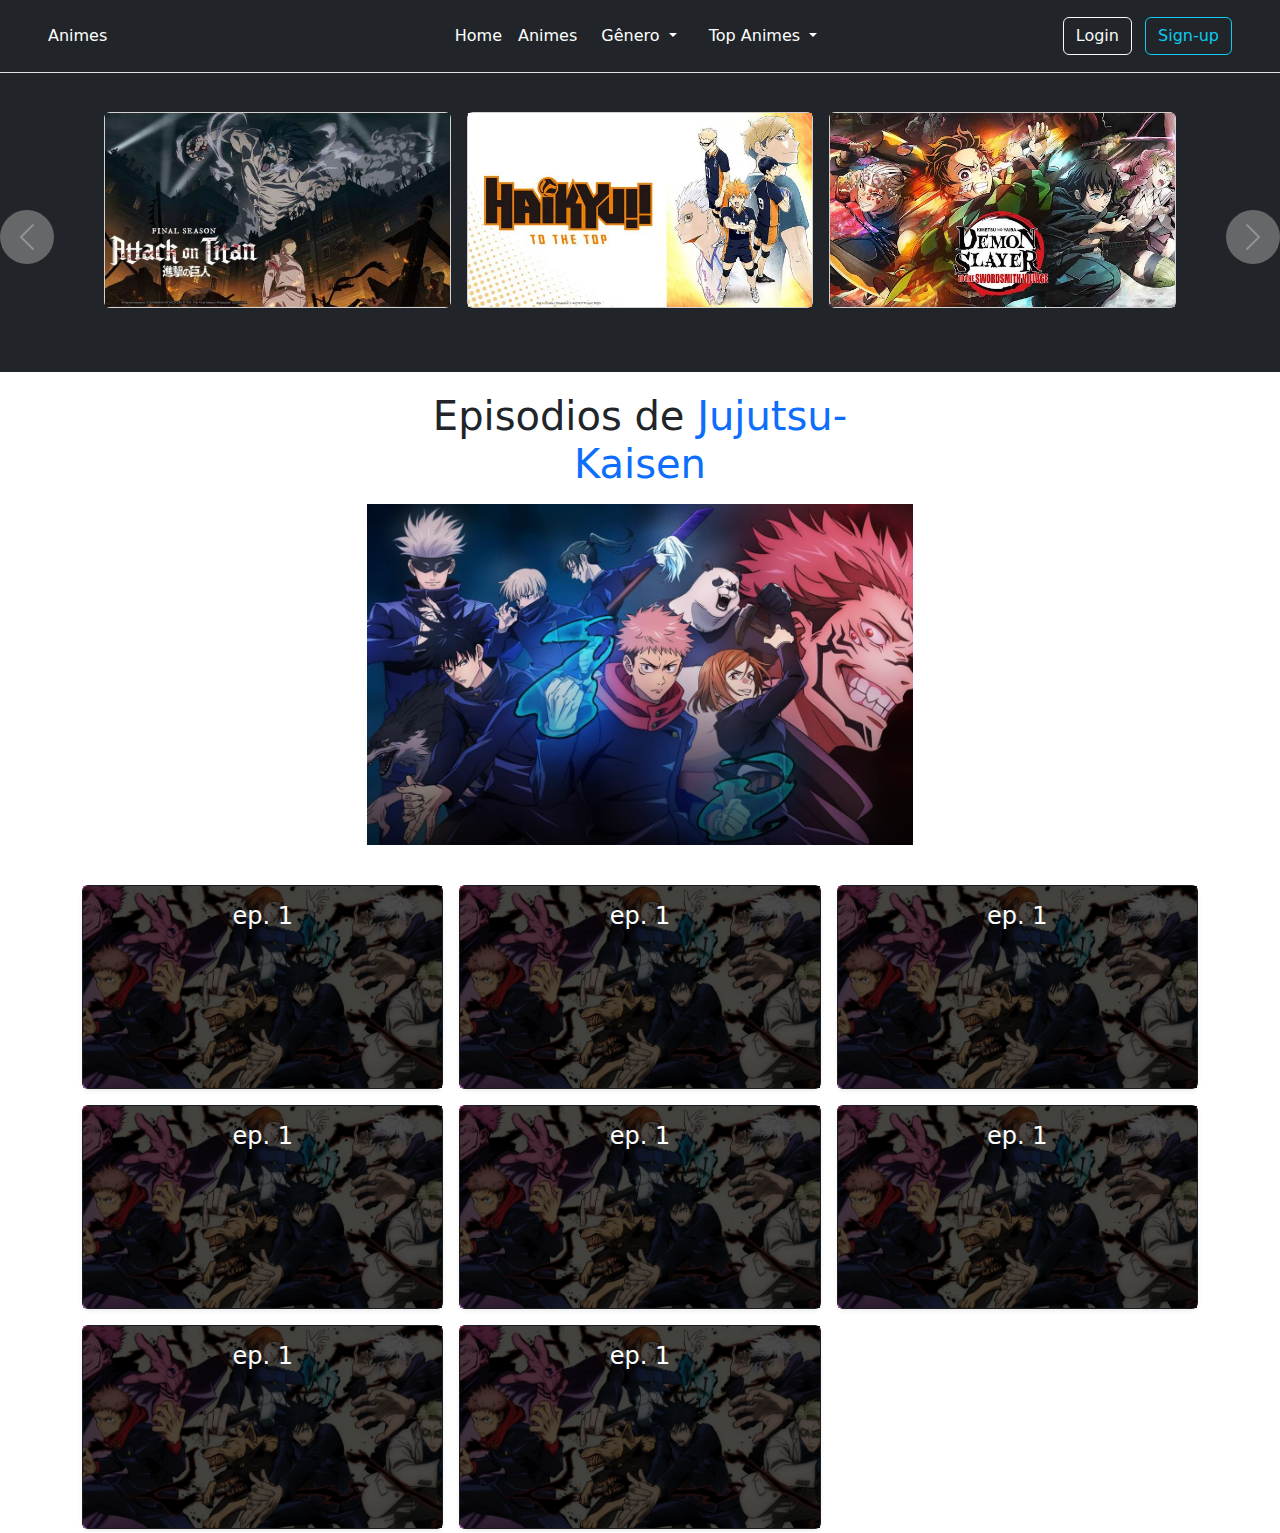
==== commit 37db4fa6: "finalizando csrds" ====
--- a/index.html
+++ b/index.html
@@ -365,63 +365,86 @@
           </div>
         </div>
 
-        <div class="row row-cols-1 row-cols-sm-2 row-cols-md-3 g-3">
-          <div class="col">
-            <div class="card shadow-sm">
-                <img src="./img/jujutsu-kaisen1.webp" alt="">
-                <p>ep. 1</p>
-            </div>
-          </div>
-          <div class="col">
-            <div class="card shadow-sm">
-                <img src="./img/jujutsu-kaisen1.webp" alt="">
-                <p>ep. 1</p>
-            </div>
-          </div>
-          <div class="col">
-            <div class="card shadow-sm">
-                <img src="./img/jujutsu-kaisen1.webp" alt="">
-                <p>ep. 1</p>
-            </div>
-          </div>
-
-          <div class="col">
-            <div class="card shadow-sm">
-                <img src="./img/jujutsu-kaisen1.webp" alt="">
-                <p>ep. 1</p>
-            </div>
-          </div>
-          <div class="col">
-            <div class="card shadow-sm">
-                <img src="./img/jujutsu-kaisen1.webp" alt="">
-                <p>ep. 1</p>
-            </div>
-          </div>
-          <div class="col">
-            <div class="card shadow-sm">
-                <img src="./img/jujutsu-kaisen1.webp" alt="">
-                <p>ep. 1</p>
-            </div>
-          </div>
-
-          <div class="col">
-            <div class="card shadow-sm">
-                <img src="./img/jujutsu-kaisen1.webp" alt="">
-                <p>ep. 1</p>
-            </div>
-          </div>
-          <div class="col">
-            <div class="card shadow-sm">
-                <img src="./img/jujutsu-kaisen1.webp" alt="">
-                <p>ep. 1</p>
-            </div>
-          </div>
-          <div class="col">
-            <div class="card shadow-sm">
-                <img src="./img/jujutsu-kaisen1.webp" alt="">
-                <p>ep. 1</p>
-            </div>
-          </div>
+        <div class="row row-cols-1 row-cols-sm-2 row-cols-md-3 g-3 pt-4">
+          <div class="col">
+            <div class="card shadow-sm text-bg-dark">
+                <img src="./img/jujutsu-kaisen1.webp" alt="">
+                <div class="card-img-overlay">
+                  <h4 class="card-tittle">ep. 1</h4>
+                </div>
+            </div>
+          </div>
+          
+          <div class="col">
+            <div class="card shadow-sm text-bg-dark">
+                <img src="./img/jujutsu-kaisen1.webp" alt="">
+                <div class="card-img-overlay">
+                  <h4 class="card-tittle">ep. 1</h4>
+                </div>
+            </div>
+          </div>
+
+          <div class="col">
+            <div class="card shadow-sm text-bg-dark">
+                <img src="./img/jujutsu-kaisen1.webp" alt="">
+                <div class="card-img-overlay">
+                  <h4 class="card-tittle">ep. 1</h4>
+                </div>
+            </div>
+          </div>
+
+          <div class="col">
+            <div class="card shadow-sm text-bg-dark">
+                <img src="./img/jujutsu-kaisen1.webp" alt="">
+                <div class="card-img-overlay">
+                  <h4 class="card-tittle">ep. 1</h4>
+                </div>
+            </div>
+          </div>
+
+          <div class="col">
+            <div class="card shadow-sm text-bg-dark">
+                <img src="./img/jujutsu-kaisen1.webp" alt="">
+                <div class="card-img-overlay">
+                  <h4 class="card-tittle">ep. 1</h4>
+                </div>
+            </div>
+          </div>
+
+          <div class="col">
+            <div class="card shadow-sm text-bg-dark">
+                <img src="./img/jujutsu-kaisen1.webp" alt="">
+                <div class="card-img-overlay">
+                  <h4 class="card-tittle">ep. 1</h4>
+                </div>
+            </div>
+          </div>
+
+          <div class="col">
+            <div class="card shadow-sm text-bg-dark">
+                <img src="./img/jujutsu-kaisen1.webp" alt="">
+                <div class="card-img-overlay">
+                  <h4 class="card-tittle">ep. 1</h4>
+                </div>
+            </div>
+          </div>
+
+          <div class="col">
+            <div class="card shadow-sm text-bg-dark">
+                <img src="./img/jujutsu-kaisen1.webp" alt="">
+                <div class="card-img-overlay">
+                  <h4 class="card-tittle">ep. 1</h4>
+                </div>
+            </div>
+          </div>
+
+          
+          
+          
+
+          
+          
+          
         </div>
       </section>
 
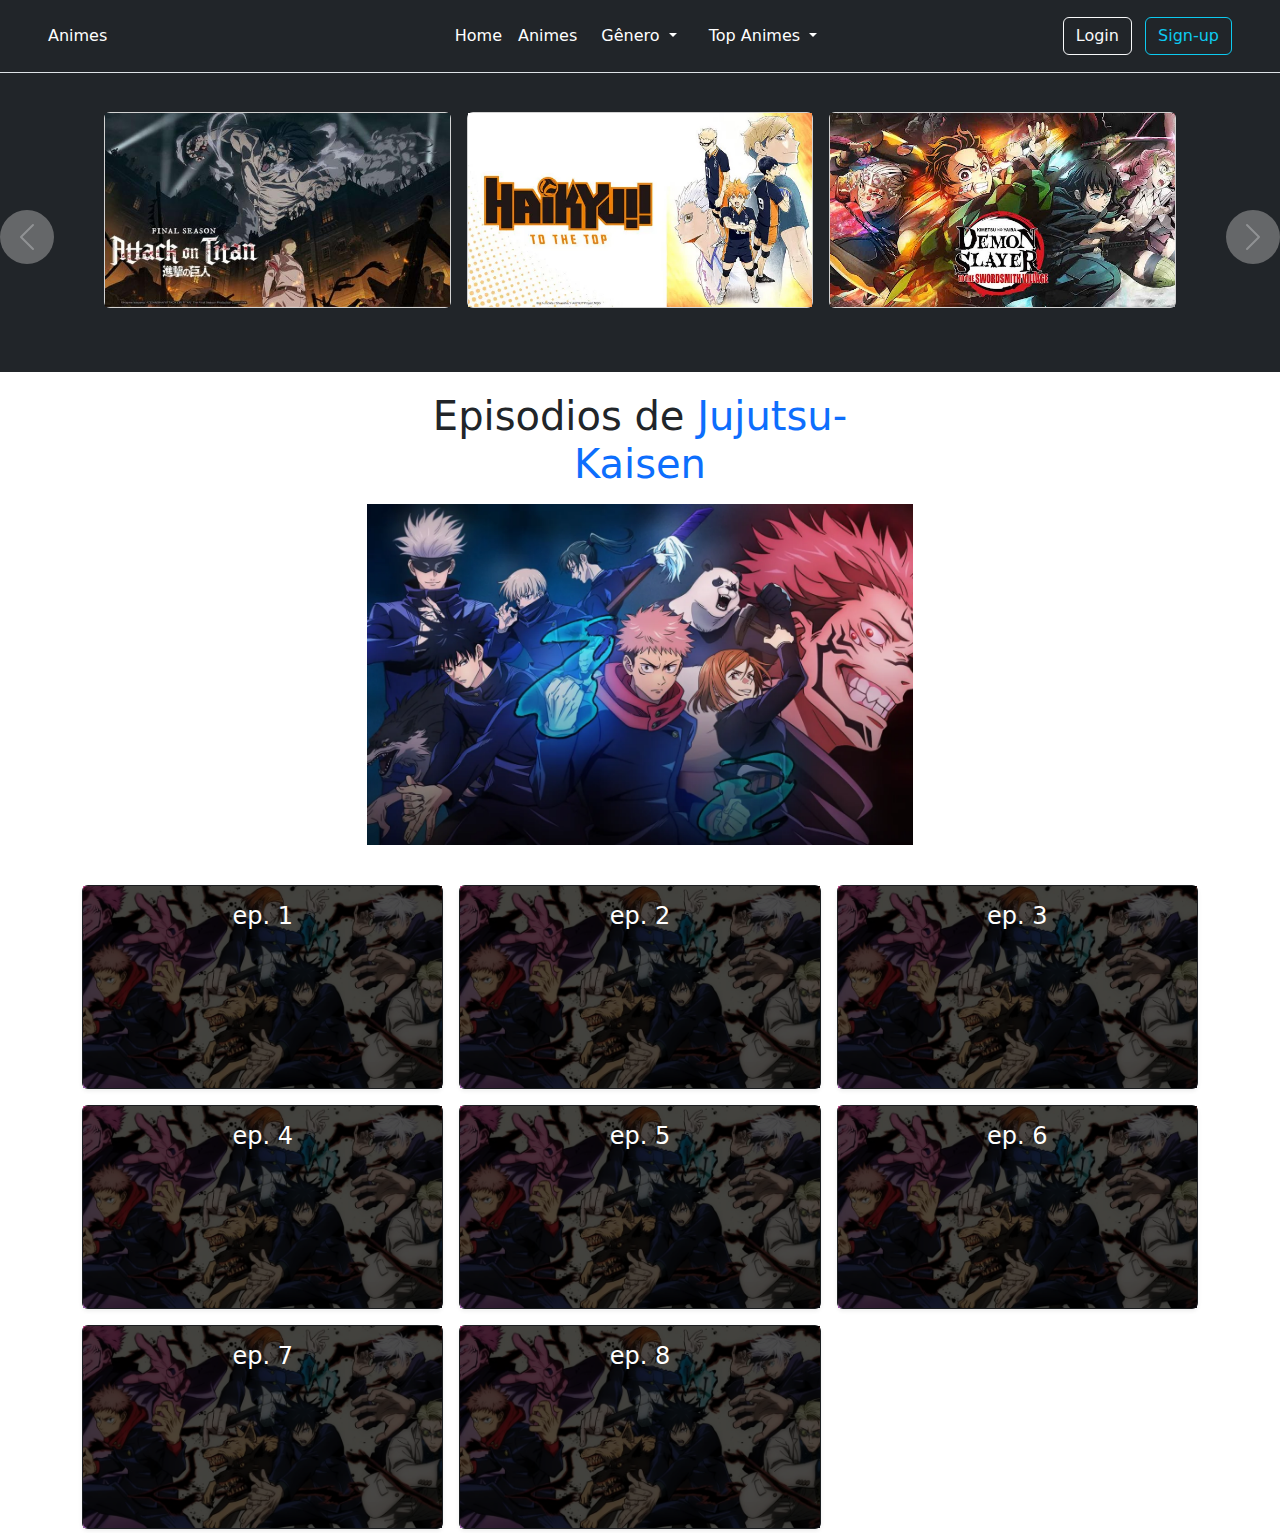
==== commit 2733caa1: "bootstrap exercicio finalizado" ====
--- a/index.html
+++ b/index.html
@@ -379,61 +379,61 @@
             <div class="card shadow-sm text-bg-dark">
                 <img src="./img/jujutsu-kaisen1.webp" alt="">
                 <div class="card-img-overlay">
-                  <h4 class="card-tittle">ep. 1</h4>
-                </div>
-            </div>
-          </div>
-
-          <div class="col">
-            <div class="card shadow-sm text-bg-dark">
-                <img src="./img/jujutsu-kaisen1.webp" alt="">
-                <div class="card-img-overlay">
-                  <h4 class="card-tittle">ep. 1</h4>
-                </div>
-            </div>
-          </div>
-
-          <div class="col">
-            <div class="card shadow-sm text-bg-dark">
-                <img src="./img/jujutsu-kaisen1.webp" alt="">
-                <div class="card-img-overlay">
-                  <h4 class="card-tittle">ep. 1</h4>
-                </div>
-            </div>
-          </div>
-
-          <div class="col">
-            <div class="card shadow-sm text-bg-dark">
-                <img src="./img/jujutsu-kaisen1.webp" alt="">
-                <div class="card-img-overlay">
-                  <h4 class="card-tittle">ep. 1</h4>
-                </div>
-            </div>
-          </div>
-
-          <div class="col">
-            <div class="card shadow-sm text-bg-dark">
-                <img src="./img/jujutsu-kaisen1.webp" alt="">
-                <div class="card-img-overlay">
-                  <h4 class="card-tittle">ep. 1</h4>
-                </div>
-            </div>
-          </div>
-
-          <div class="col">
-            <div class="card shadow-sm text-bg-dark">
-                <img src="./img/jujutsu-kaisen1.webp" alt="">
-                <div class="card-img-overlay">
-                  <h4 class="card-tittle">ep. 1</h4>
-                </div>
-            </div>
-          </div>
-
-          <div class="col">
-            <div class="card shadow-sm text-bg-dark">
-                <img src="./img/jujutsu-kaisen1.webp" alt="">
-                <div class="card-img-overlay">
-                  <h4 class="card-tittle">ep. 1</h4>
+                  <h4 class="card-tittle">ep. 2</h4>
+                </div>
+            </div>
+          </div>
+
+          <div class="col">
+            <div class="card shadow-sm text-bg-dark">
+                <img src="./img/jujutsu-kaisen1.webp" alt="">
+                <div class="card-img-overlay">
+                  <h4 class="card-tittle">ep. 3</h4>
+                </div>
+            </div>
+          </div>
+
+          <div class="col">
+            <div class="card shadow-sm text-bg-dark">
+                <img src="./img/jujutsu-kaisen1.webp" alt="">
+                <div class="card-img-overlay">
+                  <h4 class="card-tittle">ep. 4</h4>
+                </div>
+            </div>
+          </div>
+
+          <div class="col">
+            <div class="card shadow-sm text-bg-dark">
+                <img src="./img/jujutsu-kaisen1.webp" alt="">
+                <div class="card-img-overlay">
+                  <h4 class="card-tittle">ep. 5</h4>
+                </div>
+            </div>
+          </div>
+
+          <div class="col">
+            <div class="card shadow-sm text-bg-dark">
+                <img src="./img/jujutsu-kaisen1.webp" alt="">
+                <div class="card-img-overlay">
+                  <h4 class="card-tittle">ep. 6</h4>
+                </div>
+            </div>
+          </div>
+
+          <div class="col">
+            <div class="card shadow-sm text-bg-dark">
+                <img src="./img/jujutsu-kaisen1.webp" alt="">
+                <div class="card-img-overlay">
+                  <h4 class="card-tittle">ep. 7</h4>
+                </div>
+            </div>
+          </div>
+
+          <div class="col">
+            <div class="card shadow-sm text-bg-dark">
+                <img src="./img/jujutsu-kaisen1.webp" alt="">
+                <div class="card-img-overlay">
+                  <h4 class="card-tittle">ep. 8</h4>
                 </div>
             </div>
           </div>
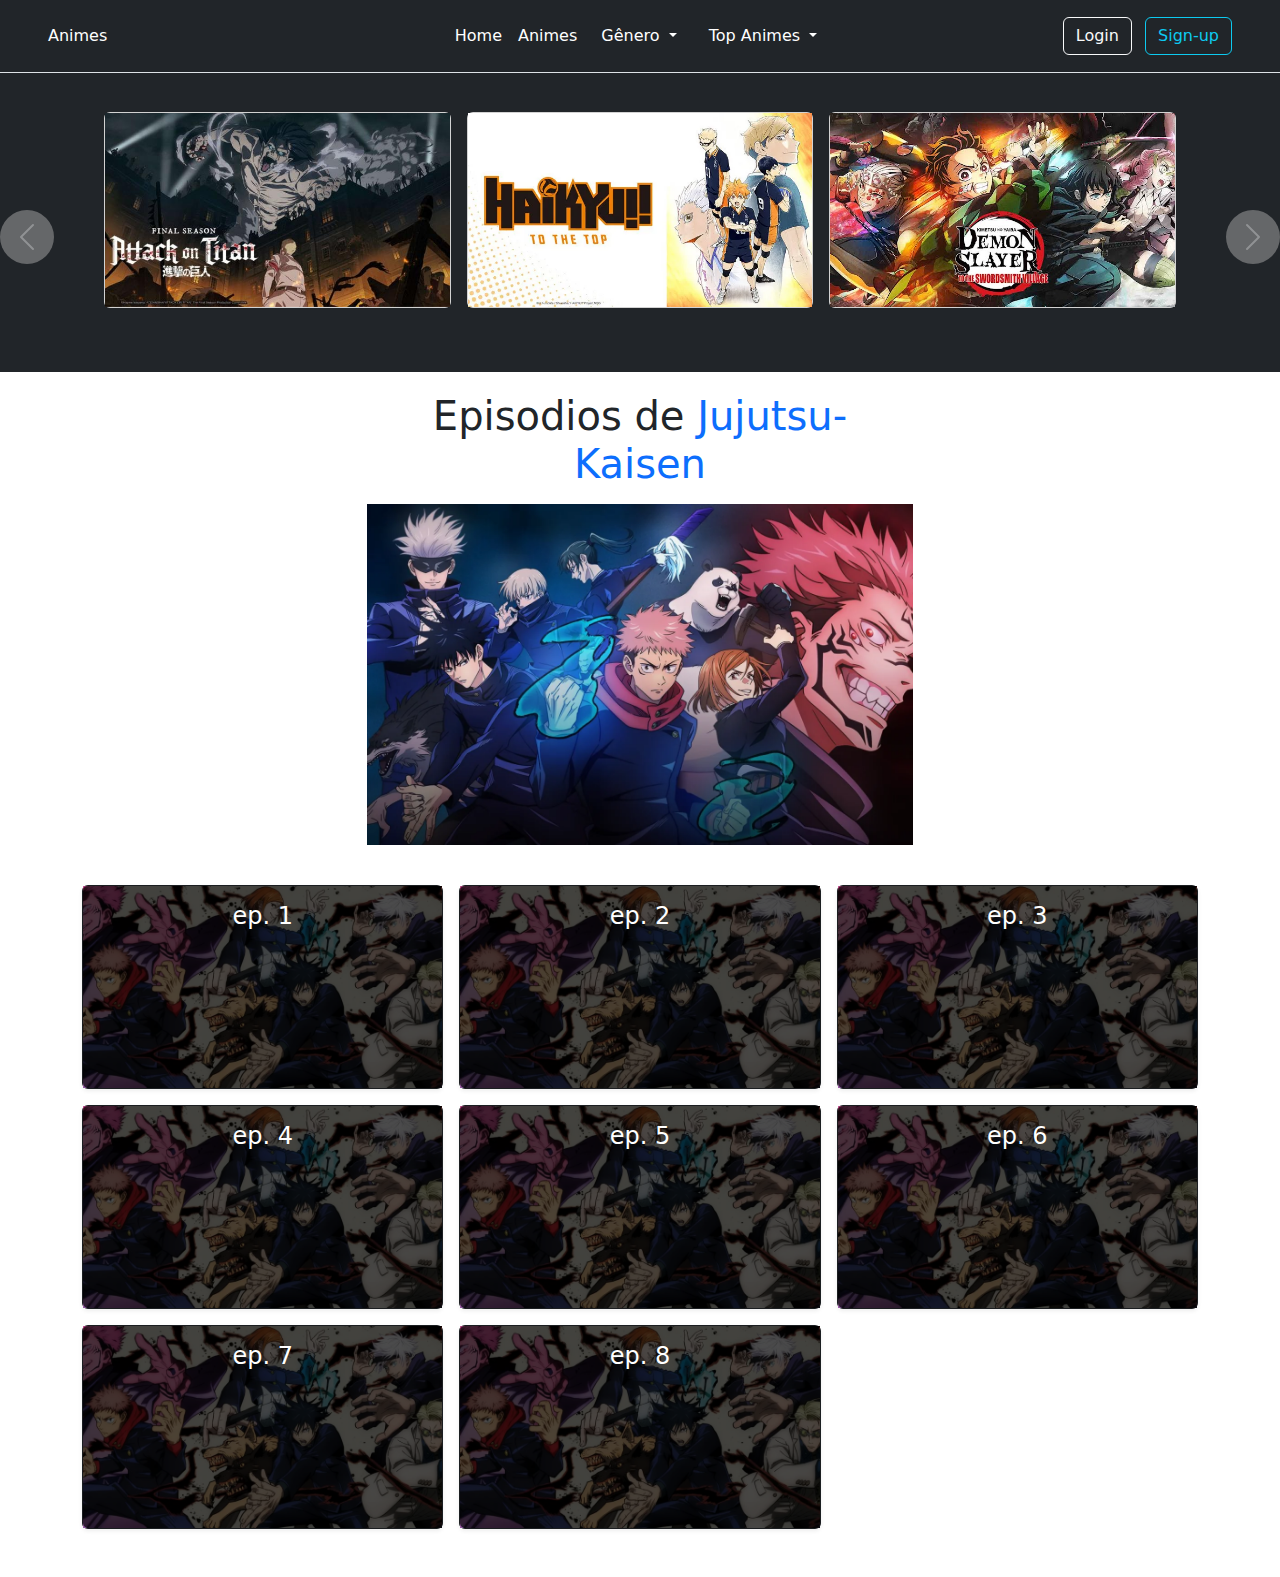
==== commit 90558a19: "bootstrap avançado finaliado" ====
--- a/index.html
+++ b/index.html
@@ -353,7 +353,7 @@
 
       <!-- Content -->
 
-      <section class="py-1 text-center container">
+      <section class="py-1 pb-5 text-center container">
         <div class="row pt-lg-3">
           <div class="col-lg-6 col-md-8 mx-auto">
             <h1 class="fw-light">
@@ -368,87 +368,77 @@
         <div class="row row-cols-1 row-cols-sm-2 row-cols-md-3 g-3 pt-4">
           <div class="col">
             <div class="card shadow-sm text-bg-dark">
-                <img src="./img/jujutsu-kaisen1.webp" alt="">
-                <div class="card-img-overlay">
-                  <h4 class="card-tittle">ep. 1</h4>
-                </div>
-            </div>
-          </div>
-          
-          <div class="col">
-            <div class="card shadow-sm text-bg-dark">
-                <img src="./img/jujutsu-kaisen1.webp" alt="">
-                <div class="card-img-overlay">
-                  <h4 class="card-tittle">ep. 2</h4>
-                </div>
-            </div>
-          </div>
-
-          <div class="col">
-            <div class="card shadow-sm text-bg-dark">
-                <img src="./img/jujutsu-kaisen1.webp" alt="">
-                <div class="card-img-overlay">
-                  <h4 class="card-tittle">ep. 3</h4>
-                </div>
-            </div>
-          </div>
-
-          <div class="col">
-            <div class="card shadow-sm text-bg-dark">
-                <img src="./img/jujutsu-kaisen1.webp" alt="">
-                <div class="card-img-overlay">
-                  <h4 class="card-tittle">ep. 4</h4>
-                </div>
-            </div>
-          </div>
-
-          <div class="col">
-            <div class="card shadow-sm text-bg-dark">
-                <img src="./img/jujutsu-kaisen1.webp" alt="">
-                <div class="card-img-overlay">
-                  <h4 class="card-tittle">ep. 5</h4>
-                </div>
-            </div>
-          </div>
-
-          <div class="col">
-            <div class="card shadow-sm text-bg-dark">
-                <img src="./img/jujutsu-kaisen1.webp" alt="">
-                <div class="card-img-overlay">
-                  <h4 class="card-tittle">ep. 6</h4>
-                </div>
-            </div>
-          </div>
-
-          <div class="col">
-            <div class="card shadow-sm text-bg-dark">
-                <img src="./img/jujutsu-kaisen1.webp" alt="">
-                <div class="card-img-overlay">
-                  <h4 class="card-tittle">ep. 7</h4>
-                </div>
-            </div>
-          </div>
-
-          <div class="col">
-            <div class="card shadow-sm text-bg-dark">
-                <img src="./img/jujutsu-kaisen1.webp" alt="">
-                <div class="card-img-overlay">
-                  <h4 class="card-tittle">ep. 8</h4>
-                </div>
-            </div>
-          </div>
-
-          
-          
-          
-
-          
-          
-          
+              <img src="./img/jujutsu-kaisen1.webp" alt="" />
+              <div class="card-img-overlay">
+                <h4 class="card-tittle">ep. 1</h4>
+              </div>
+            </div>
+          </div>
+
+          <div class="col">
+            <div class="card shadow-sm text-bg-dark">
+              <img src="./img/jujutsu-kaisen1.webp" alt="" />
+              <div class="card-img-overlay">
+                <h4 class="card-tittle">ep. 2</h4>
+              </div>
+            </div>
+          </div>
+
+          <div class="col">
+            <div class="card shadow-sm text-bg-dark">
+              <img src="./img/jujutsu-kaisen1.webp" alt="" />
+              <div class="card-img-overlay">
+                <h4 class="card-tittle">ep. 3</h4>
+              </div>
+            </div>
+          </div>
+
+          <div class="col">
+            <div class="card shadow-sm text-bg-dark">
+              <img src="./img/jujutsu-kaisen1.webp" alt="" />
+              <div class="card-img-overlay">
+                <h4 class="card-tittle">ep. 4</h4>
+              </div>
+            </div>
+          </div>
+
+          <div class="col">
+            <div class="card shadow-sm text-bg-dark">
+              <img src="./img/jujutsu-kaisen1.webp" alt="" />
+              <div class="card-img-overlay">
+                <h4 class="card-tittle">ep. 5</h4>
+              </div>
+            </div>
+          </div>
+
+          <div class="col">
+            <div class="card shadow-sm text-bg-dark">
+              <img src="./img/jujutsu-kaisen1.webp" alt="" />
+              <div class="card-img-overlay">
+                <h4 class="card-tittle">ep. 6</h4>
+              </div>
+            </div>
+          </div>
+
+          <div class="col">
+            <div class="card shadow-sm text-bg-dark">
+              <img src="./img/jujutsu-kaisen1.webp" alt="" />
+              <div class="card-img-overlay">
+                <h4 class="card-tittle">ep. 7</h4>
+              </div>
+            </div>
+          </div>
+
+          <div class="col">
+            <div class="card shadow-sm text-bg-dark">
+              <img src="./img/jujutsu-kaisen1.webp" alt="" />
+              <div class="card-img-overlay">
+                <h4 class="card-tittle">ep. 8</h4>
+              </div>
+            </div>
+          </div>
         </div>
       </section>
-
-      </div>
     </main>
 
     <script src="https://cdn.jsdelivr.net/npm/bootstrap@5.3.3/dist/js/bootstrap.bundle.min.js
